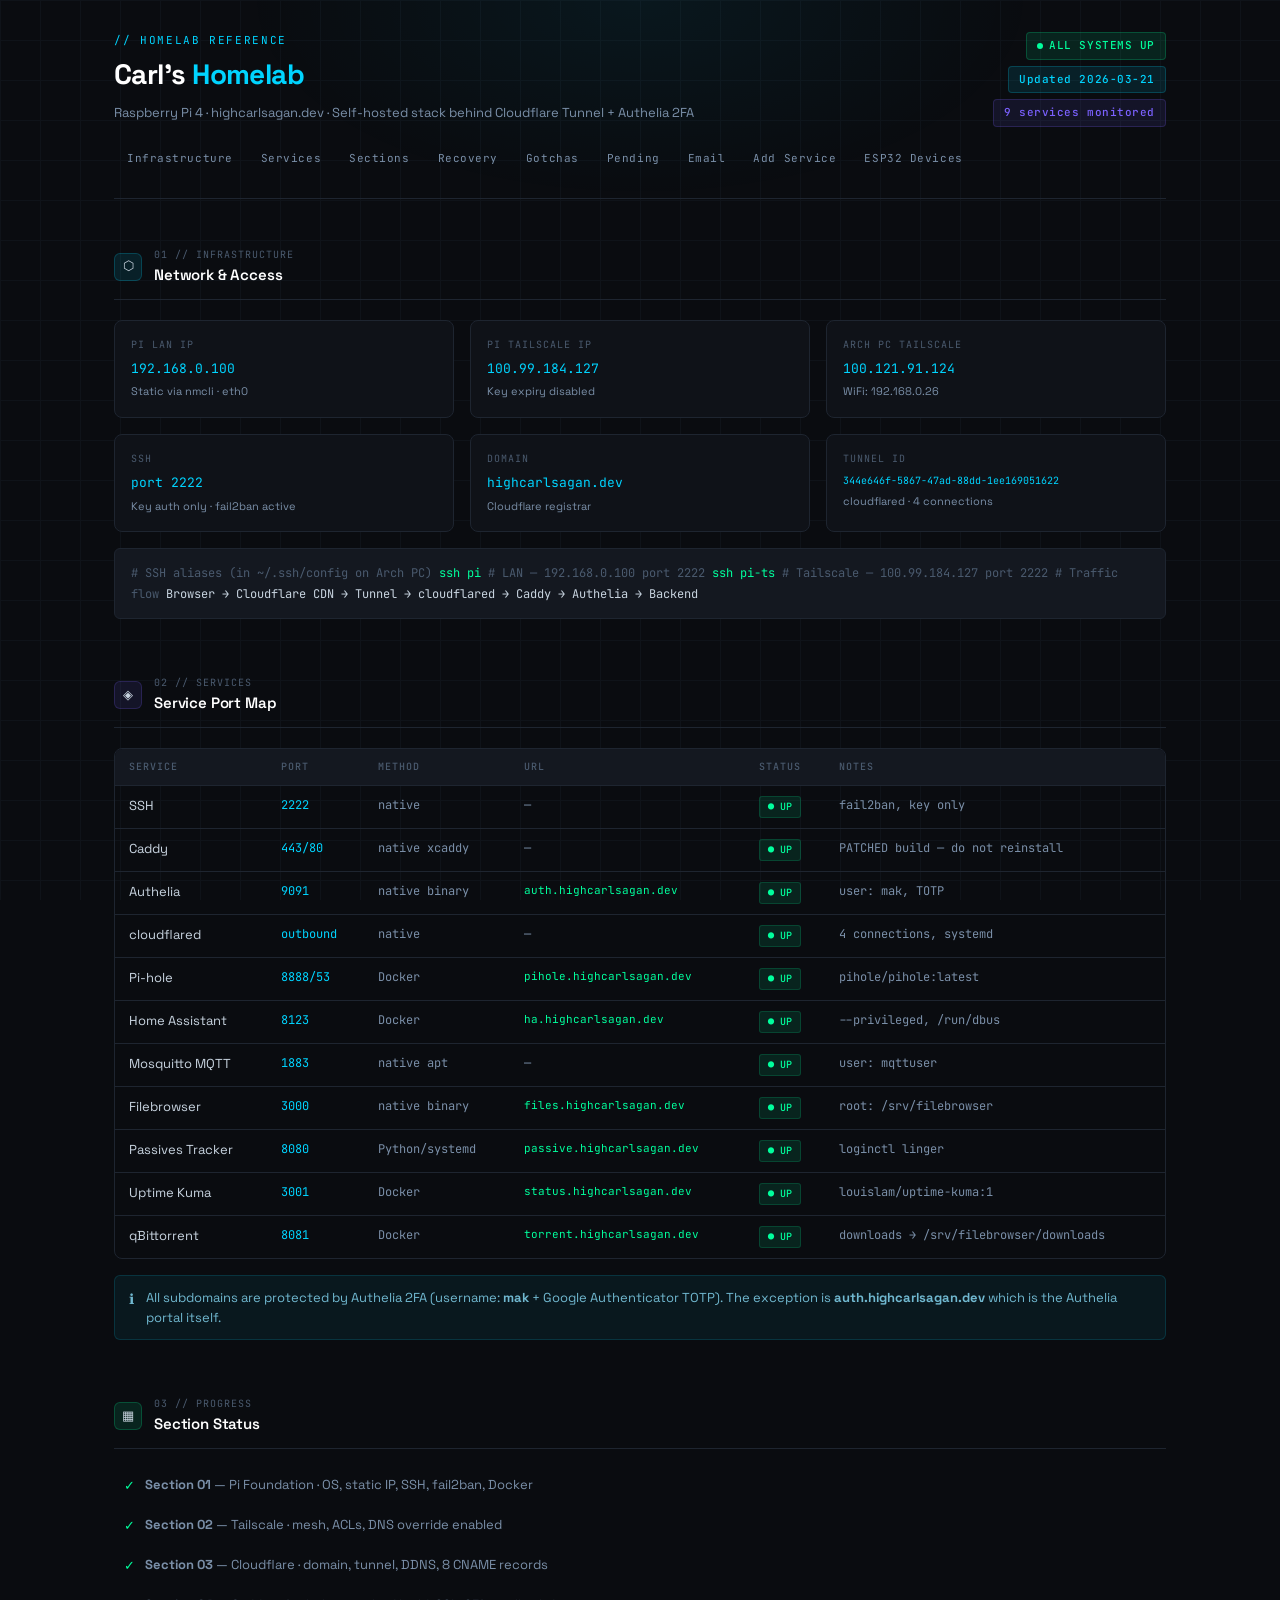
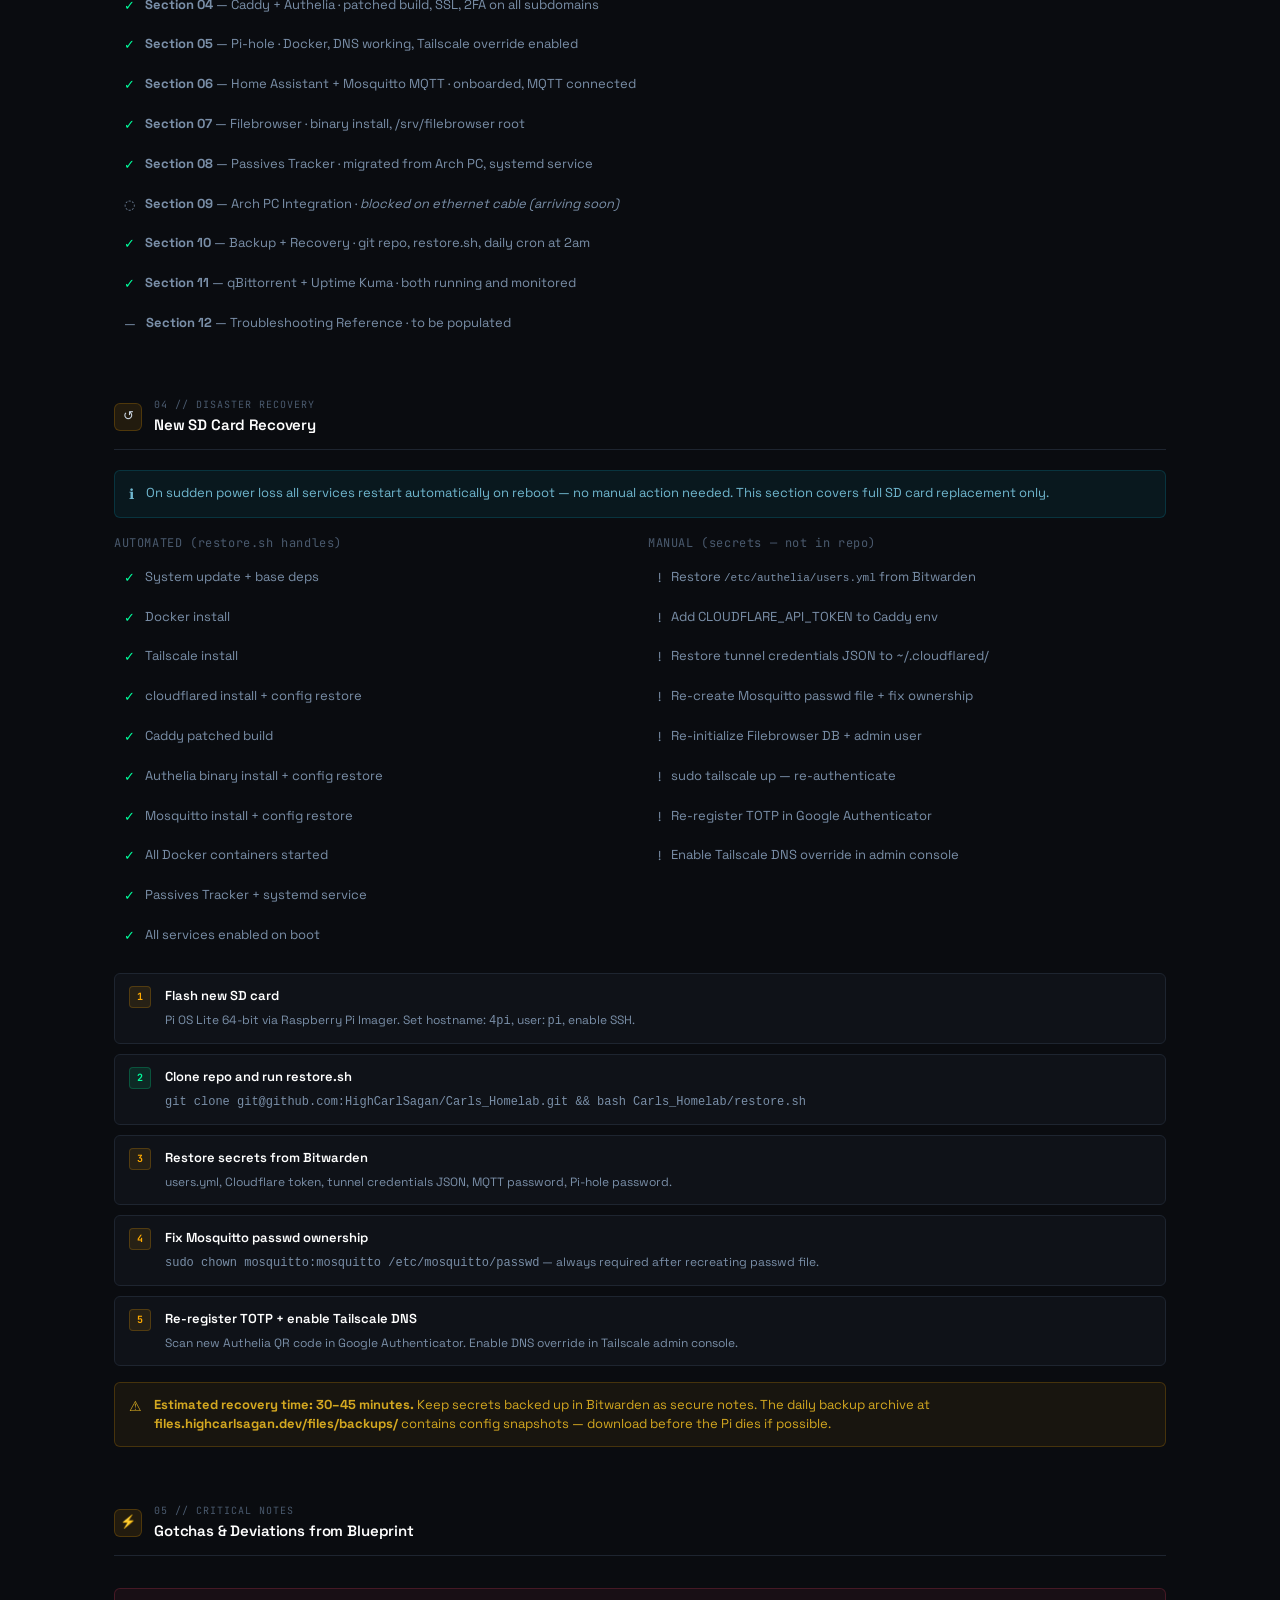
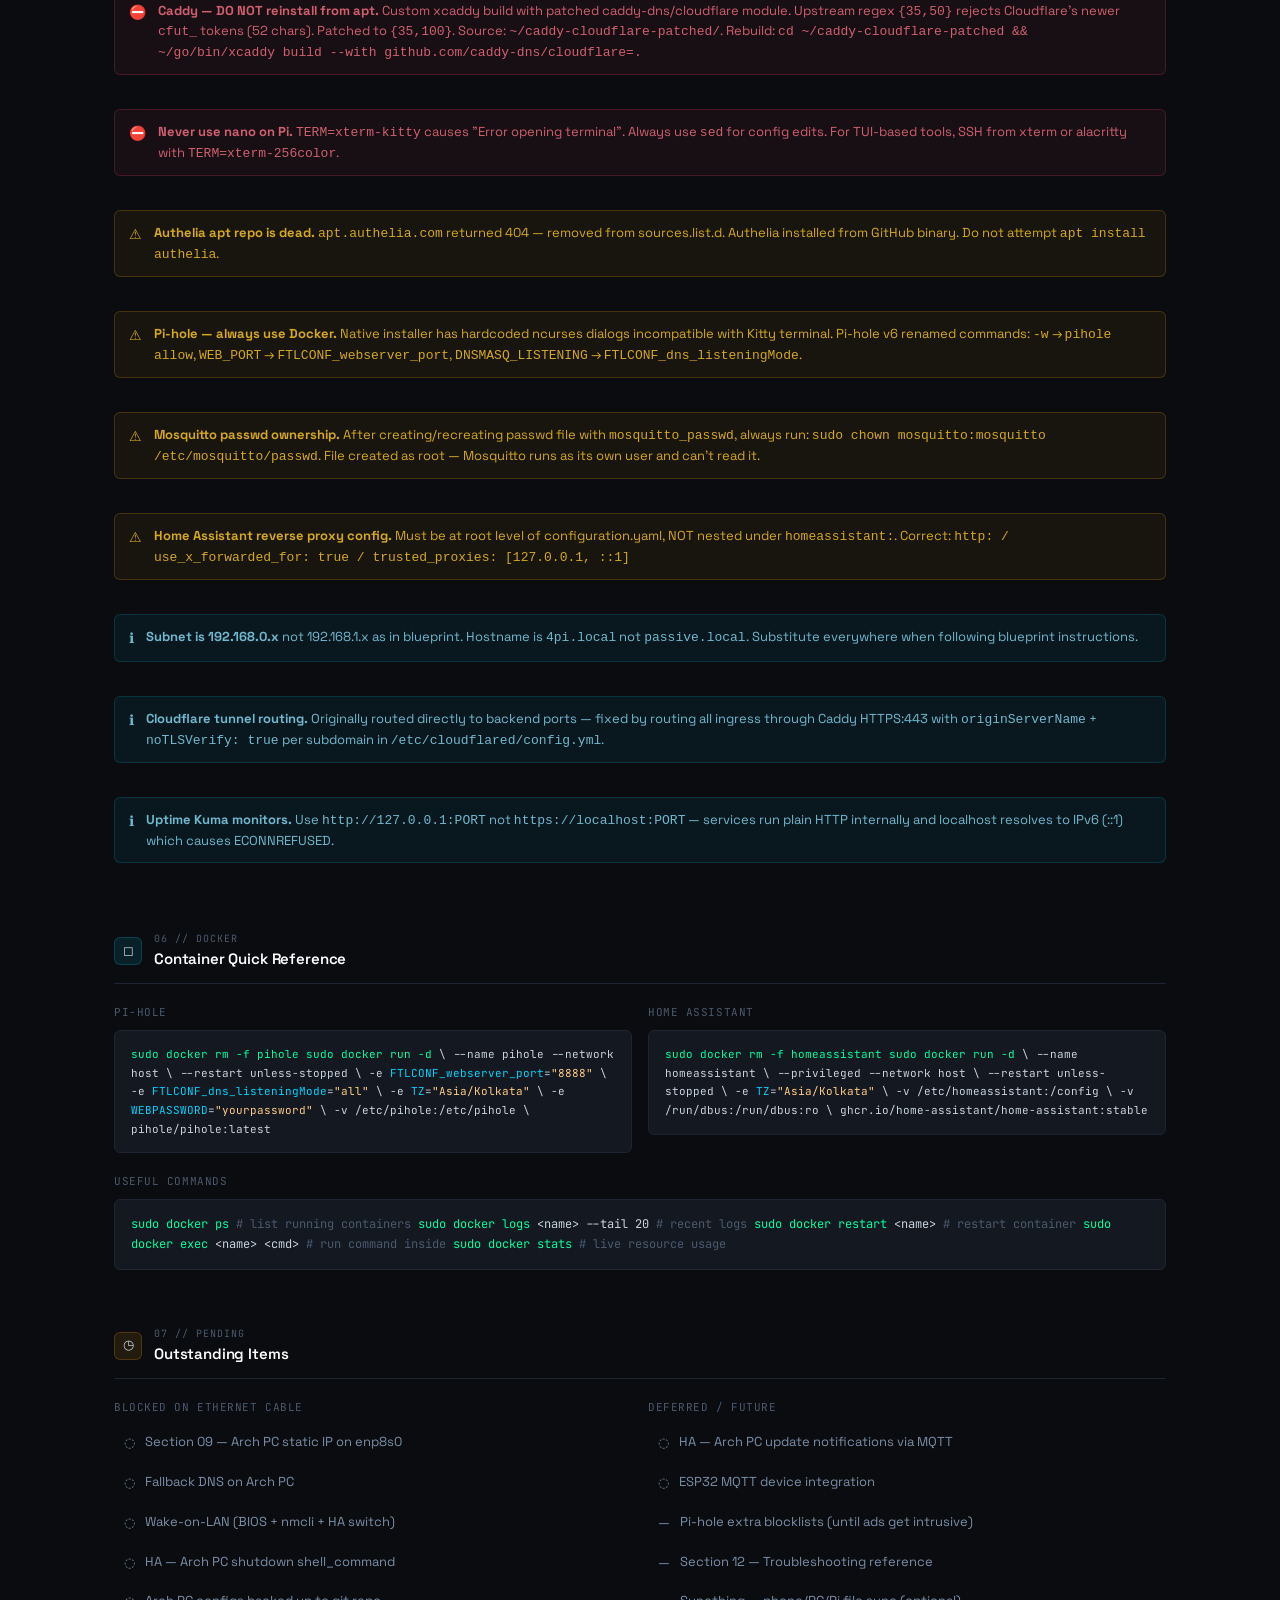
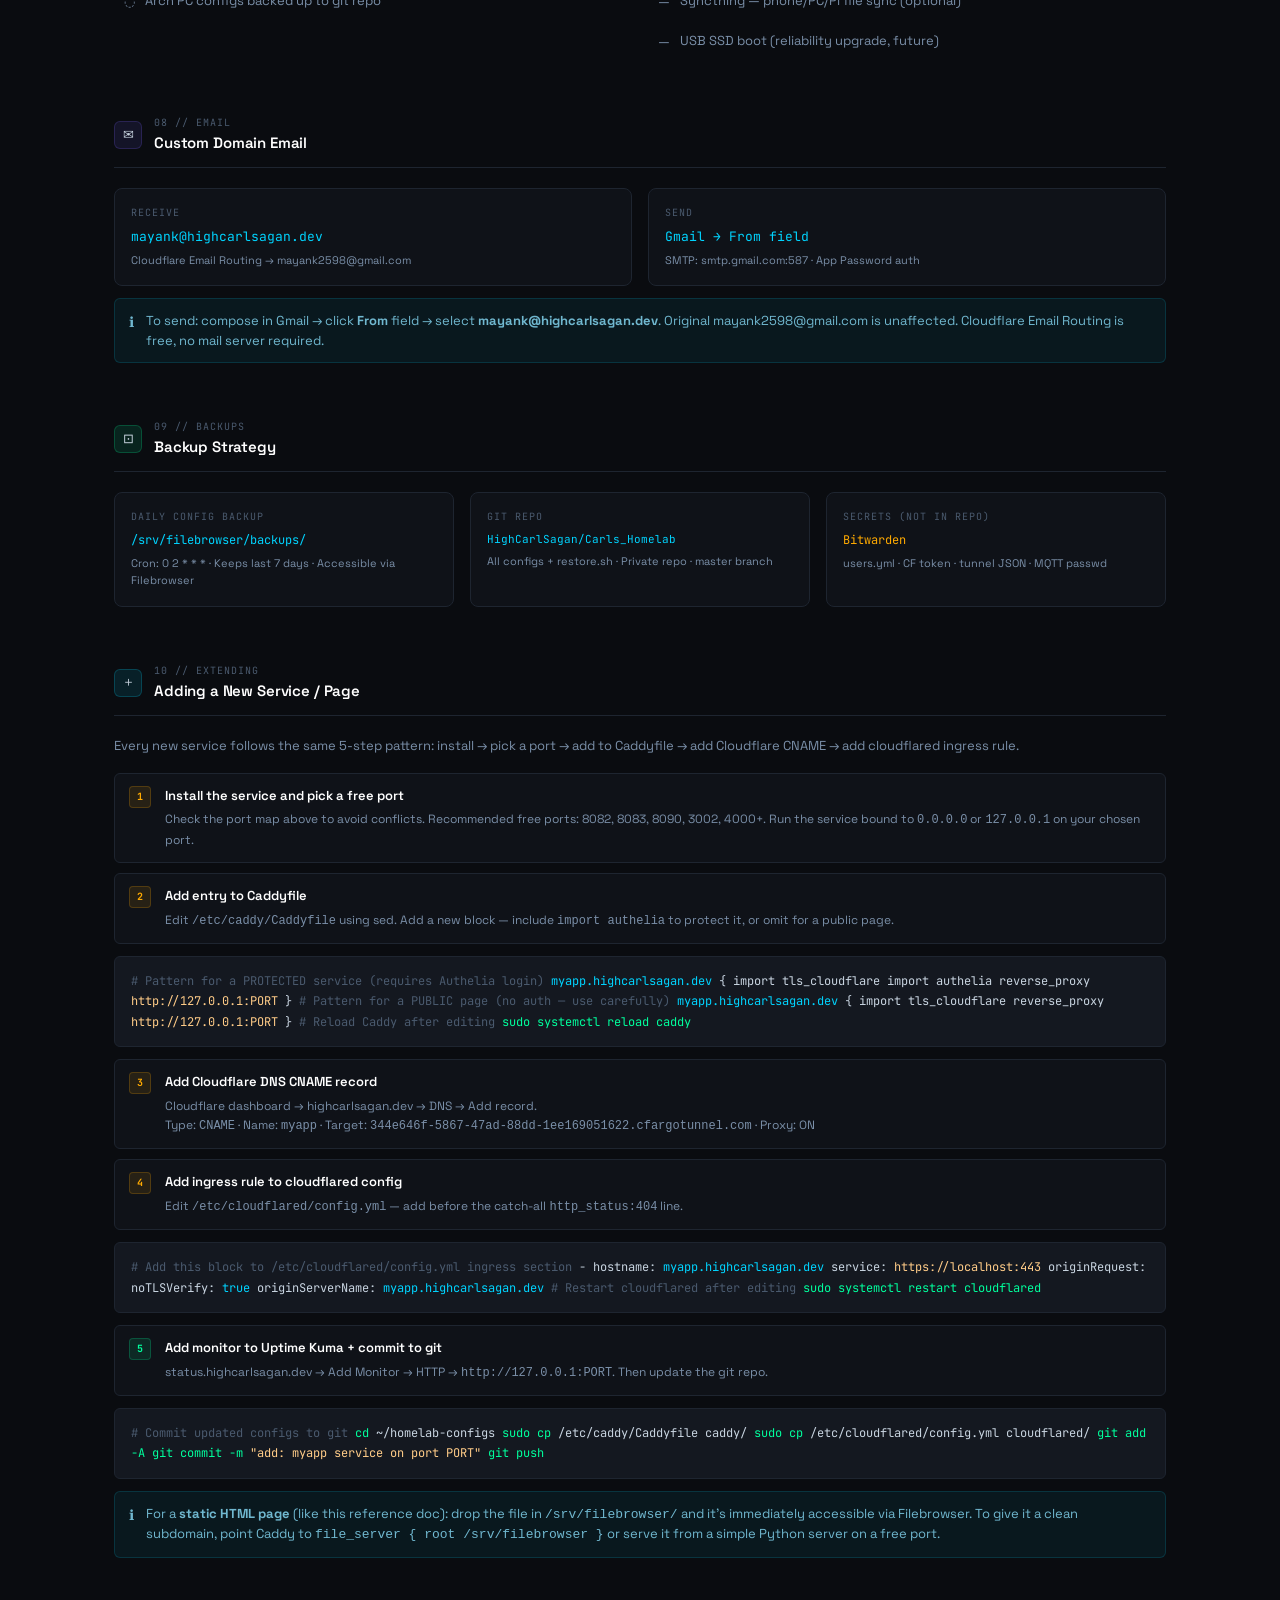
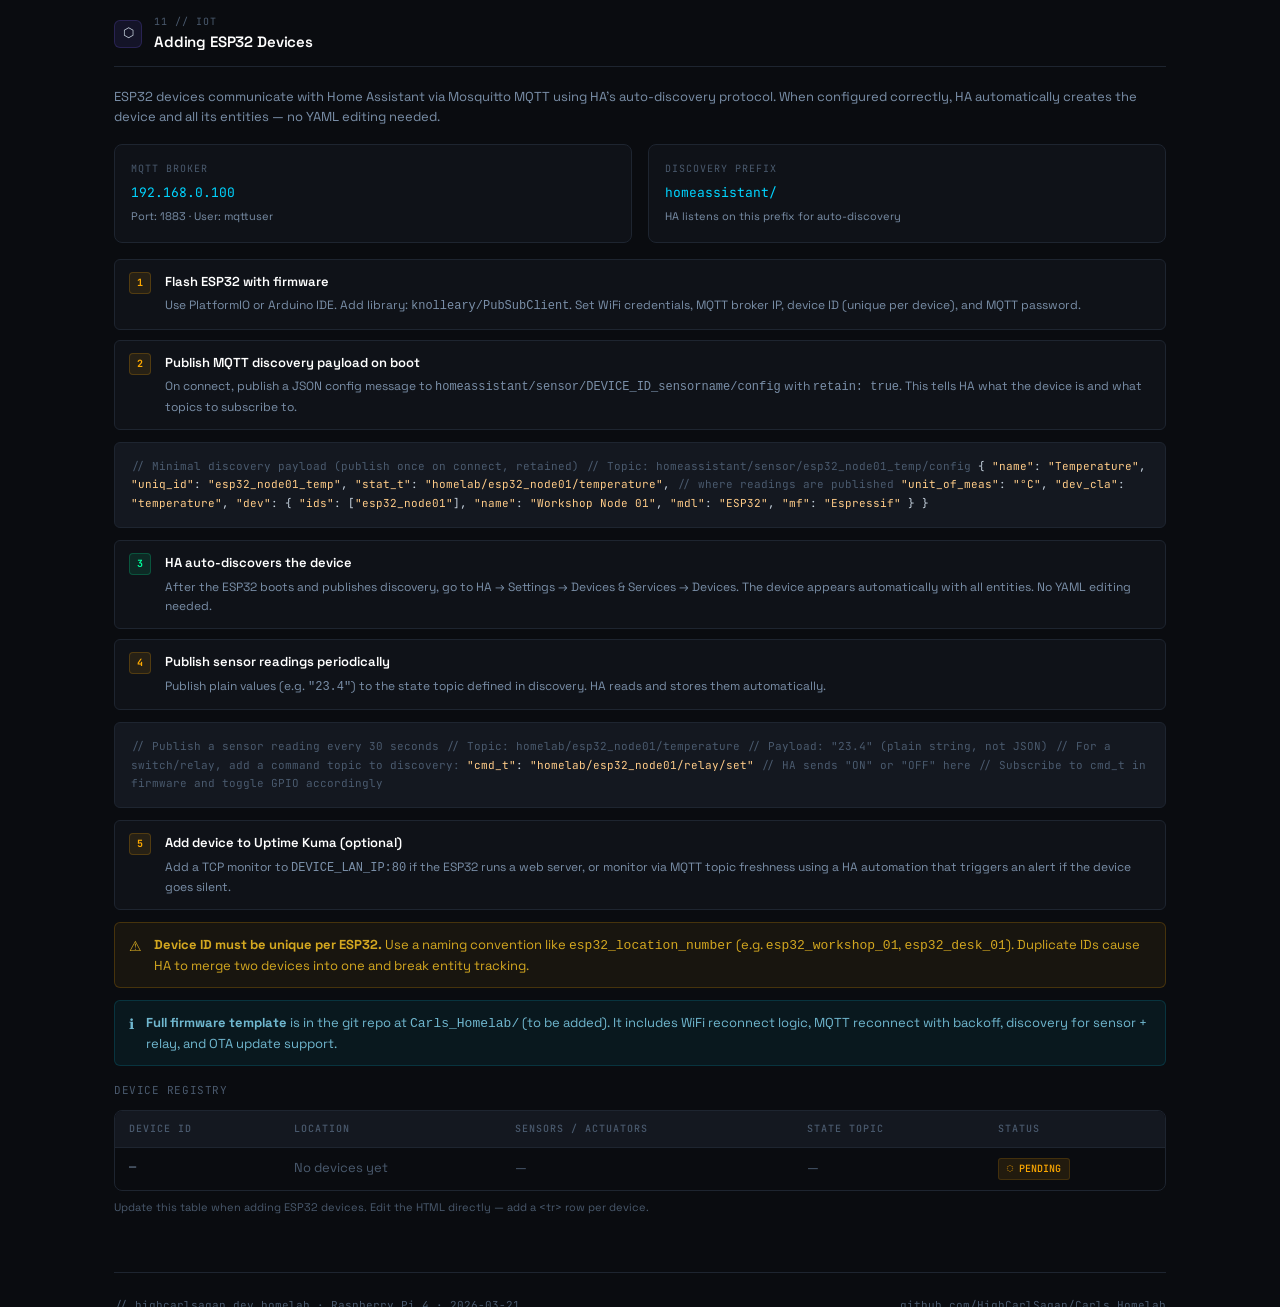
==== homelab_reference.html @ a57c483a "add: homelab reference HTML page" ====
<!DOCTYPE html>
<html lang="en">
<head>
<meta charset="UTF-8">
<meta name="viewport" content="width=device-width, initial-scale=1.0">
<title>HOMELAB — highcarlsagan.dev</title>
<link rel="preconnect" href="https://fonts.googleapis.com">
<link href="https://fonts.googleapis.com/css2?family=JetBrains+Mono:wght@300;400;500;700&family=Space+Grotesk:wght@300;400;500;600;700&display=swap" rel="stylesheet">
<style>
  :root {
    --bg: #0a0c10;
    --bg2: #0f1218;
    --bg3: #141820;
    --border: #1e2530;
    --border2: #252d3a;
    --accent: #00d4ff;
    --accent2: #7b61ff;
    --accent3: #00ff9d;
    --warn: #ffaa00;
    --danger: #ff4466;
    --text: #c8d4e0;
    --text2: #7a8fa8;
    --text3: #4a5a6e;
    --mono: 'JetBrains Mono', monospace;
    --sans: 'Space Grotesk', sans-serif;
  }

  * { margin: 0; padding: 0; box-sizing: border-box; }

  html { scroll-behavior: smooth; }

  body {
    background: var(--bg);
    color: var(--text);
    font-family: var(--sans);
    font-size: 14px;
    line-height: 1.6;
    min-height: 100vh;
  }

  /* ── BACKGROUND GRID ── */
  body::before {
    content: '';
    position: fixed;
    inset: 0;
    background-image:
      linear-gradient(var(--border) 1px, transparent 1px),
      linear-gradient(90deg, var(--border) 1px, transparent 1px);
    background-size: 40px 40px;
    opacity: 0.3;
    pointer-events: none;
    z-index: 0;
  }

  body::after {
    content: '';
    position: fixed;
    top: -200px;
    left: 50%;
    transform: translateX(-50%);
    width: 800px;
    height: 400px;
    background: radial-gradient(ellipse, rgba(0,212,255,0.06) 0%, transparent 70%);
    pointer-events: none;
    z-index: 0;
  }

  /* ── LAYOUT ── */
  .container {
    max-width: 1100px;
    margin: 0 auto;
    padding: 0 24px;
    position: relative;
    z-index: 1;
  }

  /* ── HEADER ── */
  header {
    border-bottom: 1px solid var(--border);
    padding: 32px 0 24px;
    margin-bottom: 48px;
    position: relative;
  }

  .header-top {
    display: flex;
    align-items: flex-start;
    justify-content: space-between;
    flex-wrap: wrap;
    gap: 16px;
  }

  .site-label {
    font-family: var(--mono);
    font-size: 11px;
    color: var(--accent);
    letter-spacing: 0.15em;
    text-transform: uppercase;
    margin-bottom: 8px;
  }

  h1 {
    font-size: 28px;
    font-weight: 700;
    color: #fff;
    letter-spacing: -0.02em;
    line-height: 1.2;
  }

  h1 span {
    color: var(--accent);
  }

  .header-meta {
    display: flex;
    flex-direction: column;
    align-items: flex-end;
    gap: 6px;
  }

  .pill {
    display: inline-flex;
    align-items: center;
    gap: 6px;
    padding: 4px 10px;
    border-radius: 4px;
    font-family: var(--mono);
    font-size: 11px;
    font-weight: 500;
    letter-spacing: 0.05em;
  }

  .pill-green { background: rgba(0,255,157,0.1); color: var(--accent3); border: 1px solid rgba(0,255,157,0.2); }
  .pill-blue { background: rgba(0,212,255,0.1); color: var(--accent); border: 1px solid rgba(0,212,255,0.2); }
  .pill-yellow { background: rgba(255,170,0,0.1); color: var(--warn); border: 1px solid rgba(255,170,0,0.2); }
  .pill-purple { background: rgba(123,97,255,0.1); color: var(--accent2); border: 1px solid rgba(123,97,255,0.2); }

  .dot { width: 6px; height: 6px; border-radius: 50%; background: currentColor; animation: pulse 2s infinite; }
  @keyframes pulse { 0%,100%{opacity:1} 50%{opacity:0.4} }

  .subtitle {
    margin-top: 12px;
    color: var(--text2);
    font-size: 13px;
    max-width: 600px;
  }

  /* ── NAV ── */
  nav {
    display: flex;
    gap: 2px;
    margin-top: 20px;
    flex-wrap: wrap;
  }

  nav a {
    font-family: var(--mono);
    font-size: 11px;
    color: var(--text2);
    text-decoration: none;
    padding: 5px 12px;
    border: 1px solid transparent;
    border-radius: 3px;
    transition: all 0.15s;
    letter-spacing: 0.05em;
  }

  nav a:hover {
    color: var(--accent);
    border-color: var(--border2);
    background: rgba(0,212,255,0.05);
  }

  /* ── SECTIONS ── */
  section {
    margin-bottom: 56px;
  }

  .section-header {
    display: flex;
    align-items: center;
    gap: 12px;
    margin-bottom: 20px;
    padding-bottom: 12px;
    border-bottom: 1px solid var(--border);
  }

  .section-icon {
    width: 28px;
    height: 28px;
    border-radius: 6px;
    display: flex;
    align-items: center;
    justify-content: center;
    font-size: 13px;
    flex-shrink: 0;
  }

  .icon-blue { background: rgba(0,212,255,0.1); border: 1px solid rgba(0,212,255,0.2); }
  .icon-purple { background: rgba(123,97,255,0.1); border: 1px solid rgba(123,97,255,0.2); }
  .icon-green { background: rgba(0,255,157,0.1); border: 1px solid rgba(0,255,157,0.2); }
  .icon-yellow { background: rgba(255,170,0,0.1); border: 1px solid rgba(255,170,0,0.2); }

  h2 {
    font-size: 15px;
    font-weight: 600;
    color: #fff;
    letter-spacing: -0.01em;
  }

  .section-num {
    font-family: var(--mono);
    font-size: 10px;
    color: var(--text3);
    letter-spacing: 0.1em;
  }

  /* ── TABLES ── */
  .table-wrap {
    overflow-x: auto;
    border: 1px solid var(--border);
    border-radius: 8px;
  }

  table {
    width: 100%;
    border-collapse: collapse;
    font-size: 13px;
  }

  thead tr {
    background: var(--bg3);
    border-bottom: 1px solid var(--border);
  }

  thead th {
    padding: 10px 14px;
    text-align: left;
    font-family: var(--mono);
    font-size: 10px;
    letter-spacing: 0.1em;
    color: var(--text3);
    text-transform: uppercase;
    font-weight: 500;
    white-space: nowrap;
  }

  tbody tr {
    border-bottom: 1px solid var(--border);
    transition: background 0.1s;
  }

  tbody tr:last-child { border-bottom: none; }
  tbody tr:hover { background: rgba(255,255,255,0.02); }

  tbody td {
    padding: 10px 14px;
    color: var(--text);
    vertical-align: top;
  }

  .mono { font-family: var(--mono); font-size: 12px; color: var(--accent); }
  .mono2 { font-family: var(--mono); font-size: 12px; color: var(--text2); }
  .mono3 { font-family: var(--mono); font-size: 11px; color: var(--accent3); }

  /* ── STATUS BADGE ── */
  .status {
    display: inline-flex;
    align-items: center;
    gap: 5px;
    font-family: var(--mono);
    font-size: 10px;
    font-weight: 500;
    padding: 2px 8px;
    border-radius: 3px;
    white-space: nowrap;
  }

  .status-up { background: rgba(0,255,157,0.1); color: var(--accent3); border: 1px solid rgba(0,255,157,0.15); }
  .status-pending { background: rgba(255,170,0,0.1); color: var(--warn); border: 1px solid rgba(255,170,0,0.15); }
  .status-skip { background: rgba(255,68,102,0.1); color: var(--danger); border: 1px solid rgba(255,68,102,0.15); }

  /* ── CODE BLOCKS ── */
  .code-block {
    background: var(--bg3);
    border: 1px solid var(--border);
    border-radius: 6px;
    padding: 14px 16px;
    font-family: var(--mono);
    font-size: 12px;
    color: var(--text);
    overflow-x: auto;
    margin: 8px 0;
    line-height: 1.7;
  }

  .code-block .cmd { color: var(--accent3); }
  .code-block .cmt { color: var(--text3); }
  .code-block .val { color: var(--accent); }
  .code-block .str { color: #ffcc88; }

  /* ── ALERT BOXES ── */
  .alert {
    display: flex;
    gap: 12px;
    padding: 12px 14px;
    border-radius: 6px;
    margin: 12px 0;
    font-size: 13px;
    line-height: 1.5;
  }

  .alert-icon { font-size: 14px; flex-shrink: 0; margin-top: 1px; }
  .alert-warn { background: rgba(255,170,0,0.06); border: 1px solid rgba(255,170,0,0.2); color: #d4a820; }
  .alert-info { background: rgba(0,212,255,0.06); border: 1px solid rgba(0,212,255,0.15); color: #70b8d0; }
  .alert-danger { background: rgba(255,68,102,0.06); border: 1px solid rgba(255,68,102,0.2); color: #d06070; }

  /* ── GRID ── */
  .grid2 { display: grid; grid-template-columns: 1fr 1fr; gap: 16px; }
  .grid3 { display: grid; grid-template-columns: 1fr 1fr 1fr; gap: 16px; }

  @media (max-width: 700px) {
    .grid2, .grid3 { grid-template-columns: 1fr; }
    .header-top { flex-direction: column; }
    .header-meta { align-items: flex-start; }
  }

  /* ── CARDS ── */
  .card {
    background: var(--bg2);
    border: 1px solid var(--border);
    border-radius: 8px;
    padding: 16px;
  }

  .card-label {
    font-family: var(--mono);
    font-size: 10px;
    color: var(--text3);
    letter-spacing: 0.1em;
    text-transform: uppercase;
    margin-bottom: 6px;
  }

  .card-value {
    font-family: var(--mono);
    font-size: 13px;
    color: var(--accent);
    word-break: break-all;
  }

  .card-sub {
    font-size: 11px;
    color: var(--text2);
    margin-top: 4px;
  }

  /* ── CHECKLIST ── */
  .checklist { list-style: none; display: flex; flex-direction: column; gap: 6px; }

  .checklist li {
    display: flex;
    align-items: flex-start;
    gap: 10px;
    font-size: 13px;
    color: var(--text2);
    padding: 6px 10px;
    border-radius: 4px;
  }

  .checklist li:hover { background: rgba(255,255,255,0.02); }

  .check-icon { flex-shrink: 0; margin-top: 1px; font-size: 13px; }
  .check-done { color: var(--text); }
  .check-done .check-icon { color: var(--accent3); }
  .check-pending { color: var(--warn); }
  .check-deferred { color: var(--text3); }

  /* ── STEP LIST ── */
  .steps { display: flex; flex-direction: column; gap: 10px; counter-reset: steps; }

  .step {
    display: flex;
    gap: 14px;
    align-items: flex-start;
    padding: 12px 14px;
    background: var(--bg2);
    border: 1px solid var(--border);
    border-radius: 6px;
    counter-increment: steps;
  }

  .step-num {
    flex-shrink: 0;
    width: 22px;
    height: 22px;
    border-radius: 4px;
    background: var(--bg3);
    border: 1px solid var(--border2);
    display: flex;
    align-items: center;
    justify-content: center;
    font-family: var(--mono);
    font-size: 10px;
    color: var(--text3);
    font-weight: 700;
  }

  .step-content { flex: 1; }
  .step-title { font-weight: 600; color: #fff; font-size: 13px; margin-bottom: 4px; }
  .step-desc { color: var(--text2); font-size: 12px; }

  .step-auto .step-num { background: rgba(0,255,157,0.1); border-color: rgba(0,255,157,0.2); color: var(--accent3); }
  .step-manual .step-num { background: rgba(255,170,0,0.1); border-color: rgba(255,170,0,0.2); color: var(--warn); }

  /* ── FOOTER ── */
  footer {
    border-top: 1px solid var(--border);
    padding: 24px 0;
    margin-top: 48px;
    display: flex;
    justify-content: space-between;
    align-items: center;
    flex-wrap: wrap;
    gap: 12px;
  }

  footer p { font-family: var(--mono); font-size: 11px; color: var(--text3); }

  /* ── ANIMATIONS ── */
  .fade-in {
    opacity: 0;
    transform: translateY(10px);
    animation: fadeIn 0.4s ease forwards;
  }

  @keyframes fadeIn {
    to { opacity: 1; transform: translateY(0); }
  }

  section:nth-child(1) { animation-delay: 0.05s; }
  section:nth-child(2) { animation-delay: 0.1s; }
  section:nth-child(3) { animation-delay: 0.15s; }
  section:nth-child(4) { animation-delay: 0.2s; }
  section:nth-child(5) { animation-delay: 0.25s; }

  /* ── SEARCH ── */
  .search-wrap {
    position: relative;
    max-width: 300px;
    margin-bottom: 16px;
  }

  .search-wrap input {
    width: 100%;
    background: var(--bg3);
    border: 1px solid var(--border2);
    border-radius: 5px;
    padding: 7px 12px 7px 32px;
    font-family: var(--mono);
    font-size: 12px;
    color: var(--text);
    outline: none;
    transition: border-color 0.15s;
  }

  .search-wrap input:focus { border-color: var(--accent); }
  .search-wrap input::placeholder { color: var(--text3); }

  .search-icon {
    position: absolute;
    left: 10px;
    top: 50%;
    transform: translateY(-50%);
    color: var(--text3);
    font-size: 12px;
  }

  /* ── COPY BUTTON ── */
  .copy-btn {
    background: none;
    border: 1px solid var(--border2);
    color: var(--text3);
    padding: 2px 8px;
    border-radius: 3px;
    font-family: var(--mono);
    font-size: 10px;
    cursor: pointer;
    transition: all 0.15s;
    float: right;
    margin-left: 8px;
  }

  .copy-btn:hover { border-color: var(--accent); color: var(--accent); }
  .copy-btn.copied { border-color: var(--accent3); color: var(--accent3); }

  .tag {
    display: inline-block;
    padding: 1px 7px;
    border-radius: 3px;
    font-family: var(--mono);
    font-size: 10px;
    background: rgba(123,97,255,0.1);
    color: var(--accent2);
    border: 1px solid rgba(123,97,255,0.2);
    margin-left: 6px;
  }
</style>
</head>
<body>

<div class="container">

  <!-- HEADER -->
  <header class="fade-in">
    <div class="header-top">
      <div>
        <div class="site-label">// homelab reference</div>
        <h1>Carl's <span>Homelab</span></h1>
        <p class="subtitle">Raspberry Pi 4 · highcarlsagan.dev · Self-hosted stack behind Cloudflare Tunnel + Authelia 2FA</p>
        <nav>
          <a href="#infra">Infrastructure</a>
          <a href="#services">Services</a>
          <a href="#sections">Sections</a>
          <a href="#recovery">Recovery</a>
          <a href="#gotchas">Gotchas</a>
          <a href="#pending">Pending</a>
          <a href="#email">Email</a>
          <a href="#newservice">Add Service</a>
          <a href="#esp32">ESP32 Devices</a>
        </nav>
      </div>
      <div class="header-meta">
        <span class="pill pill-green"><span class="dot"></span>ALL SYSTEMS UP</span>
        <span class="pill pill-blue">Updated 2026-03-21</span>
        <span class="pill pill-purple">9 services monitored</span>
      </div>
    </div>
  </header>

  <!-- INFRASTRUCTURE -->
  <section id="infra" class="fade-in">
    <div class="section-header">
      <div class="section-icon icon-blue">⬡</div>
      <div>
        <div class="section-num">01 // INFRASTRUCTURE</div>
        <h2>Network & Access</h2>
      </div>
    </div>

    <div class="grid3" style="margin-bottom:16px">
      <div class="card">
        <div class="card-label">Pi LAN IP</div>
        <div class="card-value">192.168.0.100</div>
        <div class="card-sub">Static via nmcli · eth0</div>
      </div>
      <div class="card">
        <div class="card-label">Pi Tailscale IP</div>
        <div class="card-value">100.99.184.127</div>
        <div class="card-sub">Key expiry disabled</div>
      </div>
      <div class="card">
        <div class="card-label">Arch PC Tailscale</div>
        <div class="card-value">100.121.91.124</div>
        <div class="card-sub">WiFi: 192.168.0.26</div>
      </div>
      <div class="card">
        <div class="card-label">SSH</div>
        <div class="card-value">port 2222</div>
        <div class="card-sub">Key auth only · fail2ban active</div>
      </div>
      <div class="card">
        <div class="card-label">Domain</div>
        <div class="card-value">highcarlsagan.dev</div>
        <div class="card-sub">Cloudflare registrar</div>
      </div>
      <div class="card">
        <div class="card-label">Tunnel ID</div>
        <div class="card-value" style="font-size:10px">344e646f-5867-47ad-88dd-1ee169051622</div>
        <div class="card-sub">cloudflared · 4 connections</div>
      </div>
    </div>

    <div class="code-block">
<span class="cmt"># SSH aliases (in ~/.ssh/config on Arch PC)</span>
<span class="cmd">ssh pi</span>       <span class="cmt"># LAN — 192.168.0.100 port 2222</span>
<span class="cmd">ssh pi-ts</span>    <span class="cmt"># Tailscale — 100.99.184.127 port 2222</span>

<span class="cmt"># Traffic flow</span>
Browser → Cloudflare CDN → Tunnel → cloudflared → Caddy → Authelia → Backend
    </div>
  </section>

  <!-- SERVICES -->
  <section id="services" class="fade-in">
    <div class="section-header">
      <div class="section-icon icon-purple">◈</div>
      <div>
        <div class="section-num">02 // SERVICES</div>
        <h2>Service Port Map</h2>
      </div>
    </div>

    <div class="table-wrap">
      <table>
        <thead>
          <tr>
            <th>Service</th>
            <th>Port</th>
            <th>Method</th>
            <th>URL</th>
            <th>Status</th>
            <th>Notes</th>
          </tr>
        </thead>
        <tbody>
          <tr><td>SSH</td><td class="mono">2222</td><td class="mono2">native</td><td class="mono2">—</td><td><span class="status status-up">● UP</span></td><td class="mono2">fail2ban, key only</td></tr>
          <tr><td>Caddy</td><td class="mono">443/80</td><td class="mono2">native xcaddy</td><td class="mono2">—</td><td><span class="status status-up">● UP</span></td><td class="mono2">PATCHED build — do not reinstall</td></tr>
          <tr><td>Authelia</td><td class="mono">9091</td><td class="mono2">native binary</td><td class="mono3">auth.highcarlsagan.dev</td><td><span class="status status-up">● UP</span></td><td class="mono2">user: mak, TOTP</td></tr>
          <tr><td>cloudflared</td><td class="mono">outbound</td><td class="mono2">native</td><td class="mono2">—</td><td><span class="status status-up">● UP</span></td><td class="mono2">4 connections, systemd</td></tr>
          <tr><td>Pi-hole</td><td class="mono">8888/53</td><td class="mono2">Docker</td><td class="mono3">pihole.highcarlsagan.dev</td><td><span class="status status-up">● UP</span></td><td class="mono2">pihole/pihole:latest</td></tr>
          <tr><td>Home Assistant</td><td class="mono">8123</td><td class="mono2">Docker</td><td class="mono3">ha.highcarlsagan.dev</td><td><span class="status status-up">● UP</span></td><td class="mono2">--privileged, /run/dbus</td></tr>
          <tr><td>Mosquitto MQTT</td><td class="mono">1883</td><td class="mono2">native apt</td><td class="mono2">—</td><td><span class="status status-up">● UP</span></td><td class="mono2">user: mqttuser</td></tr>
          <tr><td>Filebrowser</td><td class="mono">3000</td><td class="mono2">native binary</td><td class="mono3">files.highcarlsagan.dev</td><td><span class="status status-up">● UP</span></td><td class="mono2">root: /srv/filebrowser</td></tr>
          <tr><td>Passives Tracker</td><td class="mono">8080</td><td class="mono2">Python/systemd</td><td class="mono3">passive.highcarlsagan.dev</td><td><span class="status status-up">● UP</span></td><td class="mono2">loginctl linger</td></tr>
          <tr><td>Uptime Kuma</td><td class="mono">3001</td><td class="mono2">Docker</td><td class="mono3">status.highcarlsagan.dev</td><td><span class="status status-up">● UP</span></td><td class="mono2">louislam/uptime-kuma:1</td></tr>
          <tr><td>qBittorrent</td><td class="mono">8081</td><td class="mono2">Docker</td><td class="mono3">torrent.highcarlsagan.dev</td><td><span class="status status-up">● UP</span></td><td class="mono2">downloads → /srv/filebrowser/downloads</td></tr>
        </tbody>
      </table>
    </div>

    <div style="margin-top:16px">
      <div class="alert alert-info">
        <span class="alert-icon">ℹ</span>
        <span>All subdomains are protected by Authelia 2FA (username: <strong>mak</strong> + Google Authenticator TOTP). The exception is <strong>auth.highcarlsagan.dev</strong> which is the Authelia portal itself.</span>
      </div>
    </div>
  </section>

  <!-- SECTION STATUS -->
  <section id="sections" class="fade-in">
    <div class="section-header">
      <div class="section-icon icon-green">▦</div>
      <div>
        <div class="section-num">03 // PROGRESS</div>
        <h2>Section Status</h2>
      </div>
    </div>

    <ul class="checklist">
      <li class="check-done"><span class="check-icon">✓</span><span><strong>Section 01</strong> — Pi Foundation · OS, static IP, SSH, fail2ban, Docker</span></li>
      <li class="check-done"><span class="check-icon">✓</span><span><strong>Section 02</strong> — Tailscale · mesh, ACLs, DNS override enabled</span></li>
      <li class="check-done"><span class="check-icon">✓</span><span><strong>Section 03</strong> — Cloudflare · domain, tunnel, DDNS, 8 CNAME records</span></li>
      <li class="check-done"><span class="check-icon">✓</span><span><strong>Section 04</strong> — Caddy + Authelia · patched build, SSL, 2FA on all subdomains</span></li>
      <li class="check-done"><span class="check-icon">✓</span><span><strong>Section 05</strong> — Pi-hole · Docker, DNS working, Tailscale override enabled</span></li>
      <li class="check-done"><span class="check-icon">✓</span><span><strong>Section 06</strong> — Home Assistant + Mosquitto MQTT · onboarded, MQTT connected</span></li>
      <li class="check-done"><span class="check-icon">✓</span><span><strong>Section 07</strong> — Filebrowser · binary install, /srv/filebrowser root</span></li>
      <li class="check-done"><span class="check-icon">✓</span><span><strong>Section 08</strong> — Passives Tracker · migrated from Arch PC, systemd service</span></li>
      <li class="check-pending"><span class="check-icon">◌</span><span><strong>Section 09</strong> — Arch PC Integration · <em>blocked on ethernet cable (arriving soon)</em></span></li>
      <li class="check-done"><span class="check-icon">✓</span><span><strong>Section 10</strong> — Backup + Recovery · git repo, restore.sh, daily cron at 2am</span></li>
      <li class="check-done"><span class="check-icon">✓</span><span><strong>Section 11</strong> — qBittorrent + Uptime Kuma · both running and monitored</span></li>
      <li class="check-deferred"><span class="check-icon">—</span><span><strong>Section 12</strong> — Troubleshooting Reference · to be populated</span></li>
    </ul>
  </section>

  <!-- RECOVERY -->
  <section id="recovery" class="fade-in">
    <div class="section-header">
      <div class="section-icon icon-yellow">↺</div>
      <div>
        <div class="section-num">04 // DISASTER RECOVERY</div>
        <h2>New SD Card Recovery</h2>
      </div>
    </div>

    <div class="alert alert-info" style="margin-bottom:16px">
      <span class="alert-icon">ℹ</span>
      <span>On sudden power loss all services restart automatically on reboot — no manual action needed. This section covers full SD card replacement only.</span>
    </div>

    <div class="grid2" style="margin-bottom:20px">
      <div>
        <p style="font-size:12px;color:var(--text3);margin-bottom:8px;font-family:var(--mono);letter-spacing:0.05em">AUTOMATED (restore.sh handles)</p>
        <ul class="checklist">
          <li class="check-done"><span class="check-icon">✓</span><span>System update + base deps</span></li>
          <li class="check-done"><span class="check-icon">✓</span><span>Docker install</span></li>
          <li class="check-done"><span class="check-icon">✓</span><span>Tailscale install</span></li>
          <li class="check-done"><span class="check-icon">✓</span><span>cloudflared install + config restore</span></li>
          <li class="check-done"><span class="check-icon">✓</span><span>Caddy patched build</span></li>
          <li class="check-done"><span class="check-icon">✓</span><span>Authelia binary install + config restore</span></li>
          <li class="check-done"><span class="check-icon">✓</span><span>Mosquitto install + config restore</span></li>
          <li class="check-done"><span class="check-icon">✓</span><span>All Docker containers started</span></li>
          <li class="check-done"><span class="check-icon">✓</span><span>Passives Tracker + systemd service</span></li>
          <li class="check-done"><span class="check-icon">✓</span><span>All services enabled on boot</span></li>
        </ul>
      </div>
      <div>
        <p style="font-size:12px;color:var(--text3);margin-bottom:8px;font-family:var(--mono);letter-spacing:0.05em">MANUAL (secrets — not in repo)</p>
        <ul class="checklist">
          <li class="check-pending"><span class="check-icon">!</span><span>Restore <code style="font-size:11px">/etc/authelia/users.yml</code> from Bitwarden</span></li>
          <li class="check-pending"><span class="check-icon">!</span><span>Add CLOUDFLARE_API_TOKEN to Caddy env</span></li>
          <li class="check-pending"><span class="check-icon">!</span><span>Restore tunnel credentials JSON to ~/.cloudflared/</span></li>
          <li class="check-pending"><span class="check-icon">!</span><span>Re-create Mosquitto passwd file + fix ownership</span></li>
          <li class="check-pending"><span class="check-icon">!</span><span>Re-initialize Filebrowser DB + admin user</span></li>
          <li class="check-pending"><span class="check-icon">!</span><span>sudo tailscale up — re-authenticate</span></li>
          <li class="check-pending"><span class="check-icon">!</span><span>Re-register TOTP in Google Authenticator</span></li>
          <li class="check-pending"><span class="check-icon">!</span><span>Enable Tailscale DNS override in admin console</span></li>
        </ul>
      </div>
    </div>

    <div class="steps">
      <div class="step step-manual">
        <div class="step-num">1</div>
        <div class="step-content">
          <div class="step-title">Flash new SD card</div>
          <div class="step-desc">Pi OS Lite 64-bit via Raspberry Pi Imager. Set hostname: <code>4pi</code>, user: <code>pi</code>, enable SSH.</div>
        </div>
      </div>
      <div class="step step-auto">
        <div class="step-num">2</div>
        <div class="step-content">
          <div class="step-title">Clone repo and run restore.sh</div>
          <div class="step-desc"><code>git clone git@github.com:HighCarlSagan/Carls_Homelab.git && bash Carls_Homelab/restore.sh</code></div>
        </div>
      </div>
      <div class="step step-manual">
        <div class="step-num">3</div>
        <div class="step-content">
          <div class="step-title">Restore secrets from Bitwarden</div>
          <div class="step-desc">users.yml, Cloudflare token, tunnel credentials JSON, MQTT password, Pi-hole password.</div>
        </div>
      </div>
      <div class="step step-manual">
        <div class="step-num">4</div>
        <div class="step-content">
          <div class="step-title">Fix Mosquitto passwd ownership</div>
          <div class="step-desc"><code>sudo chown mosquitto:mosquitto /etc/mosquitto/passwd</code> — always required after recreating passwd file.</div>
        </div>
      </div>
      <div class="step step-manual">
        <div class="step-num">5</div>
        <div class="step-content">
          <div class="step-title">Re-register TOTP + enable Tailscale DNS</div>
          <div class="step-desc">Scan new Authelia QR code in Google Authenticator. Enable DNS override in Tailscale admin console.</div>
        </div>
      </div>
    </div>

    <div style="margin-top:16px">
      <div class="alert alert-warn">
        <span class="alert-icon">⚠</span>
        <span><strong>Estimated recovery time: 30–45 minutes.</strong> Keep secrets backed up in Bitwarden as secure notes. The daily backup archive at <strong>files.highcarlsagan.dev/files/backups/</strong> contains config snapshots — download before the Pi dies if possible.</span>
      </div>
    </div>
  </section>

  <!-- GOTCHAS -->
  <section id="gotchas" class="fade-in">
    <div class="section-header">
      <div class="section-icon icon-yellow">⚡</div>
      <div>
        <div class="section-num">05 // CRITICAL NOTES</div>
        <h2>Gotchas & Deviations from Blueprint</h2>
      </div>
    </div>

    <div style="display:flex;flex-direction:column;gap:10px">

      <div class="alert alert-danger">
        <span class="alert-icon">⛔</span>
        <div><strong>Caddy — DO NOT reinstall from apt.</strong> Custom xcaddy build with patched caddy-dns/cloudflare module. Upstream regex <code>{35,50}</code> rejects Cloudflare's newer <code>cfut_</code> tokens (52 chars). Patched to <code>{35,100}</code>. Source: <code>~/caddy-cloudflare-patched/</code>. Rebuild: <code>cd ~/caddy-cloudflare-patched && ~/go/bin/xcaddy build --with github.com/caddy-dns/cloudflare=.</code></div>
      </div>

      <div class="alert alert-danger">
        <span class="alert-icon">⛔</span>
        <div><strong>Never use nano on Pi.</strong> <code>TERM=xterm-kitty</code> causes "Error opening terminal". Always use <code>sed</code> for config edits. For TUI-based tools, SSH from xterm or alacritty with <code>TERM=xterm-256color</code>.</div>
      </div>

      <div class="alert alert-warn">
        <span class="alert-icon">⚠</span>
        <div><strong>Authelia apt repo is dead.</strong> <code>apt.authelia.com</code> returned 404 — removed from sources.list.d. Authelia installed from GitHub binary. Do not attempt <code>apt install authelia</code>.</div>
      </div>

      <div class="alert alert-warn">
        <span class="alert-icon">⚠</span>
        <div><strong>Pi-hole — always use Docker.</strong> Native installer has hardcoded ncurses dialogs incompatible with Kitty terminal. Pi-hole v6 renamed commands: <code>-w</code> → <code>pihole allow</code>, <code>WEB_PORT</code> → <code>FTLCONF_webserver_port</code>, <code>DNSMASQ_LISTENING</code> → <code>FTLCONF_dns_listeningMode</code>.</div>
      </div>

      <div class="alert alert-warn">
        <span class="alert-icon">⚠</span>
        <div><strong>Mosquitto passwd ownership.</strong> After creating/recreating passwd file with <code>mosquitto_passwd</code>, always run: <code>sudo chown mosquitto:mosquitto /etc/mosquitto/passwd</code>. File created as root — Mosquitto runs as its own user and can't read it.</div>
      </div>

      <div class="alert alert-warn">
        <span class="alert-icon">⚠</span>
        <div><strong>Home Assistant reverse proxy config.</strong> Must be at root level of configuration.yaml, NOT nested under <code>homeassistant:</code>. Correct: <code>http: / use_x_forwarded_for: true / trusted_proxies: [127.0.0.1, ::1]</code></div>
      </div>

      <div class="alert alert-info">
        <span class="alert-icon">ℹ</span>
        <div><strong>Subnet is 192.168.0.x</strong> not 192.168.1.x as in blueprint. Hostname is <code>4pi.local</code> not <code>passive.local</code>. Substitute everywhere when following blueprint instructions.</div>
      </div>

      <div class="alert alert-info">
        <span class="alert-icon">ℹ</span>
        <div><strong>Cloudflare tunnel routing.</strong> Originally routed directly to backend ports — fixed by routing all ingress through Caddy HTTPS:443 with <code>originServerName</code> + <code>noTLSVerify: true</code> per subdomain in <code>/etc/cloudflared/config.yml</code>.</div>
      </div>

      <div class="alert alert-info">
        <span class="alert-icon">ℹ</span>
        <div><strong>Uptime Kuma monitors.</strong> Use <code>http://127.0.0.1:PORT</code> not <code>https://localhost:PORT</code> — services run plain HTTP internally and localhost resolves to IPv6 (::1) which causes ECONNREFUSED.</div>
      </div>

    </div>
  </section>

  <!-- DOCKER QUICK REFERENCE -->
  <section class="fade-in">
    <div class="section-header">
      <div class="section-icon icon-blue">◻</div>
      <div>
        <div class="section-num">06 // DOCKER</div>
        <h2>Container Quick Reference</h2>
      </div>
    </div>

    <div class="grid2">
      <div>
        <p style="font-size:11px;color:var(--text3);font-family:var(--mono);letter-spacing:0.05em;margin-bottom:8px">PI-HOLE</p>
        <div class="code-block" style="font-size:11px">
<span class="cmd">sudo docker rm -f pihole</span>
<span class="cmd">sudo docker run -d</span> \
  --name pihole --network host \
  --restart unless-stopped \
  -e <span class="val">FTLCONF_webserver_port</span>=<span class="str">"8888"</span> \
  -e <span class="val">FTLCONF_dns_listeningMode</span>=<span class="str">"all"</span> \
  -e <span class="val">TZ</span>=<span class="str">"Asia/Kolkata"</span> \
  -e <span class="val">WEBPASSWORD</span>=<span class="str">"yourpassword"</span> \
  -v /etc/pihole:/etc/pihole \
  pihole/pihole:latest</div>
      </div>
      <div>
        <p style="font-size:11px;color:var(--text3);font-family:var(--mono);letter-spacing:0.05em;margin-bottom:8px">HOME ASSISTANT</p>
        <div class="code-block" style="font-size:11px">
<span class="cmd">sudo docker rm -f homeassistant</span>
<span class="cmd">sudo docker run -d</span> \
  --name homeassistant \
  --privileged --network host \
  --restart unless-stopped \
  -e <span class="val">TZ</span>=<span class="str">"Asia/Kolkata"</span> \
  -v /etc/homeassistant:/config \
  -v /run/dbus:/run/dbus:ro \
  ghcr.io/home-assistant/home-assistant:stable</div>
      </div>
    </div>

    <div style="margin-top:12px">
      <p style="font-size:11px;color:var(--text3);font-family:var(--mono);letter-spacing:0.05em;margin-bottom:8px">USEFUL COMMANDS</p>
      <div class="code-block" style="font-size:12px">
<span class="cmd">sudo docker ps</span>                          <span class="cmt"># list running containers</span>
<span class="cmd">sudo docker logs</span> &lt;name&gt; --tail 20       <span class="cmt"># recent logs</span>
<span class="cmd">sudo docker restart</span> &lt;name&gt;              <span class="cmt"># restart container</span>
<span class="cmd">sudo docker exec</span> &lt;name&gt; &lt;cmd&gt;          <span class="cmt"># run command inside</span>
<span class="cmd">sudo docker stats</span>                       <span class="cmt"># live resource usage</span></div>
    </div>
  </section>

  <!-- PENDING -->
  <section id="pending" class="fade-in">
    <div class="section-header">
      <div class="section-icon icon-yellow">◷</div>
      <div>
        <div class="section-num">07 // PENDING</div>
        <h2>Outstanding Items</h2>
      </div>
    </div>

    <div class="grid2">
      <div>
        <p style="font-size:11px;color:var(--text3);font-family:var(--mono);letter-spacing:0.05em;margin-bottom:10px">BLOCKED ON ETHERNET CABLE</p>
        <ul class="checklist">
          <li class="check-pending"><span class="check-icon">◌</span><span>Section 09 — Arch PC static IP on enp8s0</span></li>
          <li class="check-pending"><span class="check-icon">◌</span><span>Fallback DNS on Arch PC</span></li>
          <li class="check-pending"><span class="check-icon">◌</span><span>Wake-on-LAN (BIOS + nmcli + HA switch)</span></li>
          <li class="check-pending"><span class="check-icon">◌</span><span>HA — Arch PC shutdown shell_command</span></li>
          <li class="check-pending"><span class="check-icon">◌</span><span>Arch PC configs backed up to git repo</span></li>
        </ul>
      </div>
      <div>
        <p style="font-size:11px;color:var(--text3);font-family:var(--mono);letter-spacing:0.05em;margin-bottom:10px">DEFERRED / FUTURE</p>
        <ul class="checklist">
          <li class="check-pending"><span class="check-icon">◌</span><span>HA — Arch PC update notifications via MQTT</span></li>
          <li class="check-pending"><span class="check-icon">◌</span><span>ESP32 MQTT device integration</span></li>
          <li class="check-deferred"><span class="check-icon">—</span><span>Pi-hole extra blocklists (until ads get intrusive)</span></li>
          <li class="check-deferred"><span class="check-icon">—</span><span>Section 12 — Troubleshooting reference</span></li>
          <li class="check-deferred"><span class="check-icon">—</span><span>Syncthing — phone/PC/Pi file sync (optional)</span></li>
          <li class="check-deferred"><span class="check-icon">—</span><span>USB SSD boot (reliability upgrade, future)</span></li>
        </ul>
      </div>
    </div>
  </section>

  <!-- EMAIL -->
  <section id="email" class="fade-in">
    <div class="section-header">
      <div class="section-icon icon-purple">✉</div>
      <div>
        <div class="section-num">08 // EMAIL</div>
        <h2>Custom Domain Email</h2>
      </div>
    </div>

    <div class="grid2">
      <div class="card">
        <div class="card-label">Receive</div>
        <div class="card-value">mayank@highcarlsagan.dev</div>
        <div class="card-sub">Cloudflare Email Routing → mayank2598@gmail.com</div>
      </div>
      <div class="card">
        <div class="card-label">Send</div>
        <div class="card-value">Gmail → From field</div>
        <div class="card-sub">SMTP: smtp.gmail.com:587 · App Password auth</div>
      </div>
    </div>

    <div style="margin-top:12px">
      <div class="alert alert-info">
        <span class="alert-icon">ℹ</span>
        <span>To send: compose in Gmail → click <strong>From</strong> field → select <strong>mayank@highcarlsagan.dev</strong>. Original mayank2598@gmail.com is unaffected. Cloudflare Email Routing is free, no mail server required.</span>
      </div>
    </div>
  </section>

  <!-- BACKUP INFO -->
  <section class="fade-in">
    <div class="section-header">
      <div class="section-icon icon-green">⊡</div>
      <div>
        <div class="section-num">09 // BACKUPS</div>
        <h2>Backup Strategy</h2>
      </div>
    </div>

    <div class="grid3">
      <div class="card">
        <div class="card-label">Daily Config Backup</div>
        <div class="card-value" style="font-size:12px">/srv/filebrowser/backups/</div>
        <div class="card-sub">Cron: 0 2 * * * · Keeps last 7 days · Accessible via Filebrowser</div>
      </div>
      <div class="card">
        <div class="card-label">Git Repo</div>
        <div class="card-value" style="font-size:11px">HighCarlSagan/Carls_Homelab</div>
        <div class="card-sub">All configs + restore.sh · Private repo · master branch</div>
      </div>
      <div class="card">
        <div class="card-label">Secrets (NOT in repo)</div>
        <div class="card-value" style="font-size:12px;color:var(--warn)">Bitwarden</div>
        <div class="card-sub">users.yml · CF token · tunnel JSON · MQTT passwd</div>
      </div>
    </div>
  </section>


  <!-- ADD NEW SERVICE -->
  <section id="newservice" class="fade-in">
    <div class="section-header">
      <div class="section-icon icon-blue">＋</div>
      <div>
        <div class="section-num">10 // EXTENDING</div>
        <h2>Adding a New Service / Page</h2>
      </div>
    </div>

    <p style="color:var(--text2);font-size:13px;margin-bottom:16px">Every new service follows the same 5-step pattern: install → pick a port → add to Caddyfile → add Cloudflare CNAME → add cloudflared ingress rule.</p>

    <div class="steps">
      <div class="step step-manual">
        <div class="step-num">1</div>
        <div class="step-content">
          <div class="step-title">Install the service and pick a free port</div>
          <div class="step-desc">Check the port map above to avoid conflicts. Recommended free ports: 8082, 8083, 8090, 3002, 4000+. Run the service bound to <code>0.0.0.0</code> or <code>127.0.0.1</code> on your chosen port.</div>
        </div>
      </div>
      <div class="step step-manual">
        <div class="step-num">2</div>
        <div class="step-content">
          <div class="step-title">Add entry to Caddyfile</div>
          <div class="step-desc">Edit <code>/etc/caddy/Caddyfile</code> using sed. Add a new block — include <code>import authelia</code> to protect it, or omit for a public page.</div>
        </div>
      </div>
    </div>

    <div class="code-block" style="margin:12px 0">
<span class="cmt"># Pattern for a PROTECTED service (requires Authelia login)</span>
<span class="val">myapp.highcarlsagan.dev</span> {
  import tls_cloudflare
  import authelia
  reverse_proxy <span class="str">http://127.0.0.1:PORT</span>
}

<span class="cmt"># Pattern for a PUBLIC page (no auth — use carefully)</span>
<span class="val">myapp.highcarlsagan.dev</span> {
  import tls_cloudflare
  reverse_proxy <span class="str">http://127.0.0.1:PORT</span>
}

<span class="cmt"># Reload Caddy after editing</span>
<span class="cmd">sudo systemctl reload caddy</span></div>

    <div class="steps">
      <div class="step step-manual">
        <div class="step-num">3</div>
        <div class="step-content">
          <div class="step-title">Add Cloudflare DNS CNAME record</div>
          <div class="step-desc">Cloudflare dashboard → highcarlsagan.dev → DNS → Add record.<br>
          Type: <code>CNAME</code> · Name: <code>myapp</code> · Target: <code>344e646f-5867-47ad-88dd-1ee169051622.cfargotunnel.com</code> · Proxy: ON</div>
        </div>
      </div>
      <div class="step step-manual">
        <div class="step-num">4</div>
        <div class="step-content">
          <div class="step-title">Add ingress rule to cloudflared config</div>
          <div class="step-desc">Edit <code>/etc/cloudflared/config.yml</code> — add before the catch-all <code>http_status:404</code> line.</div>
        </div>
      </div>
    </div>

    <div class="code-block" style="margin:12px 0">
<span class="cmt"># Add this block to /etc/cloudflared/config.yml ingress section</span>
  - hostname: <span class="val">myapp.highcarlsagan.dev</span>
    service: <span class="str">https://localhost:443</span>
    originRequest:
      noTLSVerify: <span class="val">true</span>
      originServerName: <span class="val">myapp.highcarlsagan.dev</span>

<span class="cmt"># Restart cloudflared after editing</span>
<span class="cmd">sudo systemctl restart cloudflared</span></div>

    <div class="steps">
      <div class="step step-auto">
        <div class="step-num">5</div>
        <div class="step-content">
          <div class="step-title">Add monitor to Uptime Kuma + commit to git</div>
          <div class="step-desc">status.highcarlsagan.dev → Add Monitor → HTTP → <code>http://127.0.0.1:PORT</code>. Then update the git repo.</div>
        </div>
      </div>
    </div>

    <div class="code-block" style="margin:12px 0">
<span class="cmt"># Commit updated configs to git</span>
<span class="cmd">cd</span> ~/homelab-configs
<span class="cmd">sudo cp</span> /etc/caddy/Caddyfile caddy/
<span class="cmd">sudo cp</span> /etc/cloudflared/config.yml cloudflared/
<span class="cmd">git add -A</span>
<span class="cmd">git commit -m</span> <span class="str">"add: myapp service on port PORT"</span>
<span class="cmd">git push</span></div>

    <div class="alert alert-info">
      <span class="alert-icon">ℹ</span>
      <span>For a <strong>static HTML page</strong> (like this reference doc): drop the file in <code>/srv/filebrowser/</code> and it's immediately accessible via Filebrowser. To give it a clean subdomain, point Caddy to <code>file_server { root /srv/filebrowser }</code> or serve it from a simple Python server on a free port.</span>
    </div>
  </section>

  <!-- ESP32 DEVICES -->
  <section id="esp32" class="fade-in">
    <div class="section-header">
      <div class="section-icon icon-purple">⬡</div>
      <div>
        <div class="section-num">11 // IOT</div>
        <h2>Adding ESP32 Devices</h2>
      </div>
    </div>

    <p style="color:var(--text2);font-size:13px;margin-bottom:16px">ESP32 devices communicate with Home Assistant via Mosquitto MQTT using HA's auto-discovery protocol. When configured correctly, HA automatically creates the device and all its entities — no YAML editing needed.</p>

    <div class="grid2" style="margin-bottom:16px">
      <div class="card">
        <div class="card-label">MQTT Broker</div>
        <div class="card-value">192.168.0.100</div>
        <div class="card-sub">Port: 1883 · User: mqttuser</div>
      </div>
      <div class="card">
        <div class="card-label">Discovery Prefix</div>
        <div class="card-value">homeassistant/</div>
        <div class="card-sub">HA listens on this prefix for auto-discovery</div>
      </div>
    </div>

    <div class="steps">
      <div class="step step-manual">
        <div class="step-num">1</div>
        <div class="step-content">
          <div class="step-title">Flash ESP32 with firmware</div>
          <div class="step-desc">Use PlatformIO or Arduino IDE. Add library: <code>knolleary/PubSubClient</code>. Set WiFi credentials, MQTT broker IP, device ID (unique per device), and MQTT password.</div>
        </div>
      </div>
      <div class="step step-manual">
        <div class="step-num">2</div>
        <div class="step-content">
          <div class="step-title">Publish MQTT discovery payload on boot</div>
          <div class="step-desc">On connect, publish a JSON config message to <code>homeassistant/sensor/DEVICE_ID_sensorname/config</code> with <code>retain: true</code>. This tells HA what the device is and what topics to subscribe to.</div>
        </div>
      </div>
    </div>

    <div class="code-block" style="margin:12px 0;font-size:11px">
<span class="cmt">// Minimal discovery payload (publish once on connect, retained)</span>
<span class="cmt">// Topic: homeassistant/sensor/esp32_node01_temp/config</span>
{
  <span class="str">"name"</span>:         <span class="str">"Temperature"</span>,
  <span class="str">"uniq_id"</span>:      <span class="str">"esp32_node01_temp"</span>,
  <span class="str">"stat_t"</span>:       <span class="str">"homelab/esp32_node01/temperature"</span>,   <span class="cmt">// where readings are published</span>
  <span class="str">"unit_of_meas"</span>: <span class="str">"°C"</span>,
  <span class="str">"dev_cla"</span>:      <span class="str">"temperature"</span>,
  <span class="str">"dev"</span>: {
    <span class="str">"ids"</span>:  [<span class="str">"esp32_node01"</span>],
    <span class="str">"name"</span>: <span class="str">"Workshop Node 01"</span>,
    <span class="str">"mdl"</span>:  <span class="str">"ESP32"</span>,
    <span class="str">"mf"</span>:   <span class="str">"Espressif"</span>
  }
}</div>

    <div class="steps">
      <div class="step step-auto">
        <div class="step-num">3</div>
        <div class="step-content">
          <div class="step-title">HA auto-discovers the device</div>
          <div class="step-desc">After the ESP32 boots and publishes discovery, go to HA → Settings → Devices & Services → Devices. The device appears automatically with all entities. No YAML editing needed.</div>
        </div>
      </div>
      <div class="step step-manual">
        <div class="step-num">4</div>
        <div class="step-content">
          <div class="step-title">Publish sensor readings periodically</div>
          <div class="step-desc">Publish plain values (e.g. <code>"23.4"</code>) to the state topic defined in discovery. HA reads and stores them automatically.</div>
        </div>
      </div>
    </div>

    <div class="code-block" style="margin:12px 0;font-size:11px">
<span class="cmt">// Publish a sensor reading every 30 seconds</span>
<span class="cmt">// Topic: homelab/esp32_node01/temperature</span>
<span class="cmt">// Payload: "23.4"  (plain string, not JSON)</span>

<span class="cmt">// For a switch/relay, add a command topic to discovery:</span>
<span class="str">"cmd_t"</span>: <span class="str">"homelab/esp32_node01/relay/set"</span>   <span class="cmt">// HA sends "ON" or "OFF" here</span>
<span class="cmt">// Subscribe to cmd_t in firmware and toggle GPIO accordingly</span></div>

    <div class="steps">
      <div class="step step-manual">
        <div class="step-num">5</div>
        <div class="step-content">
          <div class="step-title">Add device to Uptime Kuma (optional)</div>
          <div class="step-desc">Add a TCP monitor to <code>DEVICE_LAN_IP:80</code> if the ESP32 runs a web server, or monitor via MQTT topic freshness using a HA automation that triggers an alert if the device goes silent.</div>
        </div>
      </div>
    </div>

    <div class="alert alert-warn">
      <span class="alert-icon">⚠</span>
      <span><strong>Device ID must be unique per ESP32.</strong> Use a naming convention like <code>esp32_location_number</code> (e.g. <code>esp32_workshop_01</code>, <code>esp32_desk_01</code>). Duplicate IDs cause HA to merge two devices into one and break entity tracking.</span>
    </div>

    <div class="alert alert-info">
      <span class="alert-icon">ℹ</span>
      <span><strong>Full firmware template</strong> is in the git repo at <code>Carls_Homelab/</code> (to be added). It includes WiFi reconnect logic, MQTT reconnect with backoff, discovery for sensor + relay, and OTA update support.</span>
    </div>

    <div style="margin-top:16px">
      <p style="font-size:11px;color:var(--text3);font-family:var(--mono);letter-spacing:0.05em;margin-bottom:10px">DEVICE REGISTRY</p>
      <div class="table-wrap">
        <table>
          <thead>
            <tr>
              <th>Device ID</th>
              <th>Location</th>
              <th>Sensors / Actuators</th>
              <th>State Topic</th>
              <th>Status</th>
            </tr>
          </thead>
          <tbody>
            <tr>
              <td class="mono2">—</td>
              <td style="color:var(--text3)">No devices yet</td>
              <td style="color:var(--text3)">—</td>
              <td style="color:var(--text3)">—</td>
              <td><span class="status status-pending">◌ PENDING</span></td>
            </tr>
          </tbody>
        </table>
      </div>
      <p style="font-size:11px;color:var(--text3);margin-top:8px">Update this table when adding ESP32 devices. Edit the HTML directly — add a &lt;tr&gt; row per device.</p>
    </div>
  </section>

  <footer>
    <p>// highcarlsagan.dev homelab · Raspberry Pi 4 · 2026-03-21</p>
    <p>github.com/HighCarlSagan/Carls_Homelab</p>
  </footer>

</div>

<script>
  // Copy button functionality
  document.querySelectorAll('.copy-btn').forEach(btn => {
    btn.addEventListener('click', () => {
      const text = btn.dataset.copy;
      navigator.clipboard.writeText(text).then(() => {
        btn.textContent = 'copied!';
        btn.classList.add('copied');
        setTimeout(() => {
          btn.textContent = 'copy';
          btn.classList.remove('copied');
        }, 2000);
      });
    });
  });

  // Fade in sections on scroll
  const observer = new IntersectionObserver((entries) => {
    entries.forEach(entry => {
      if (entry.isIntersecting) {
        entry.target.style.opacity = '1';
        entry.target.style.transform = 'translateY(0)';
      }
    });
  }, { threshold: 0.05 });

  document.querySelectorAll('section').forEach(s => {
    s.style.transition = 'opacity 0.4s ease, transform 0.4s ease';
    observer.observe(s);
  });
</script>

</body>
</html>
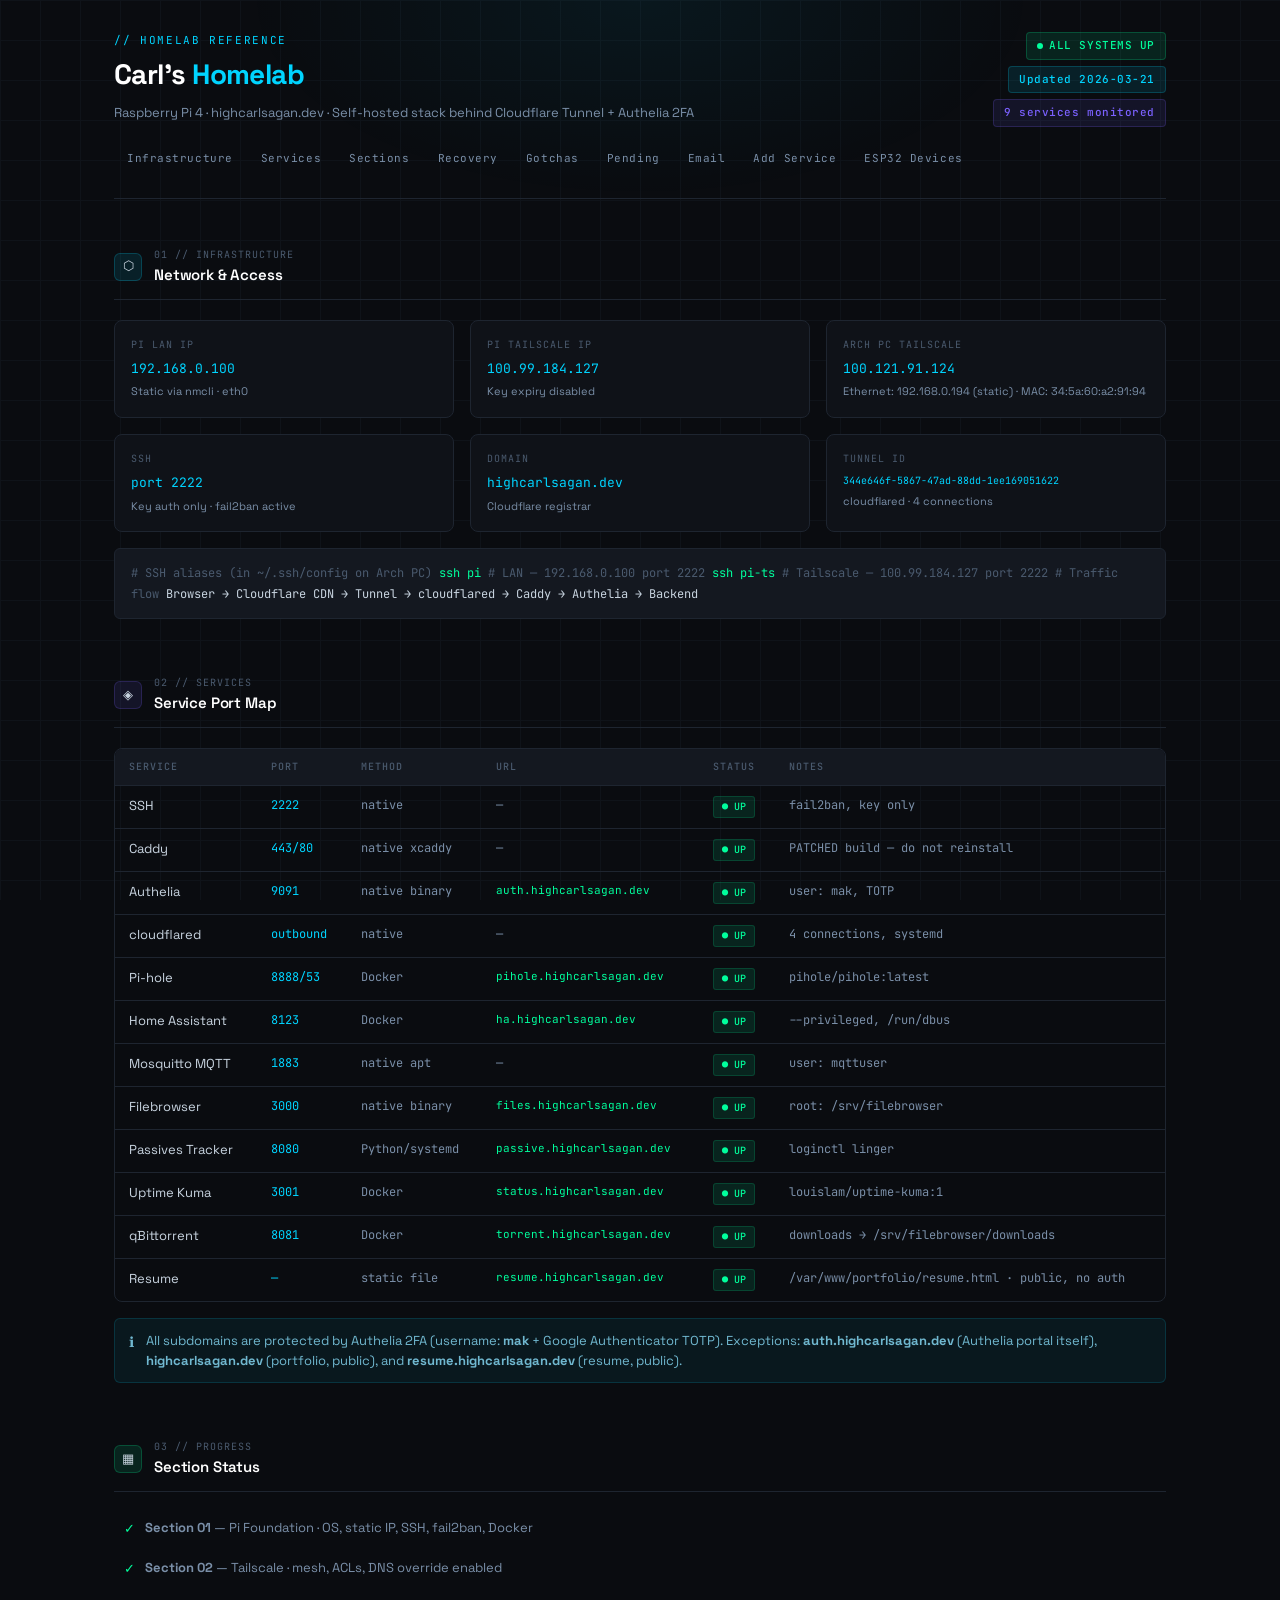
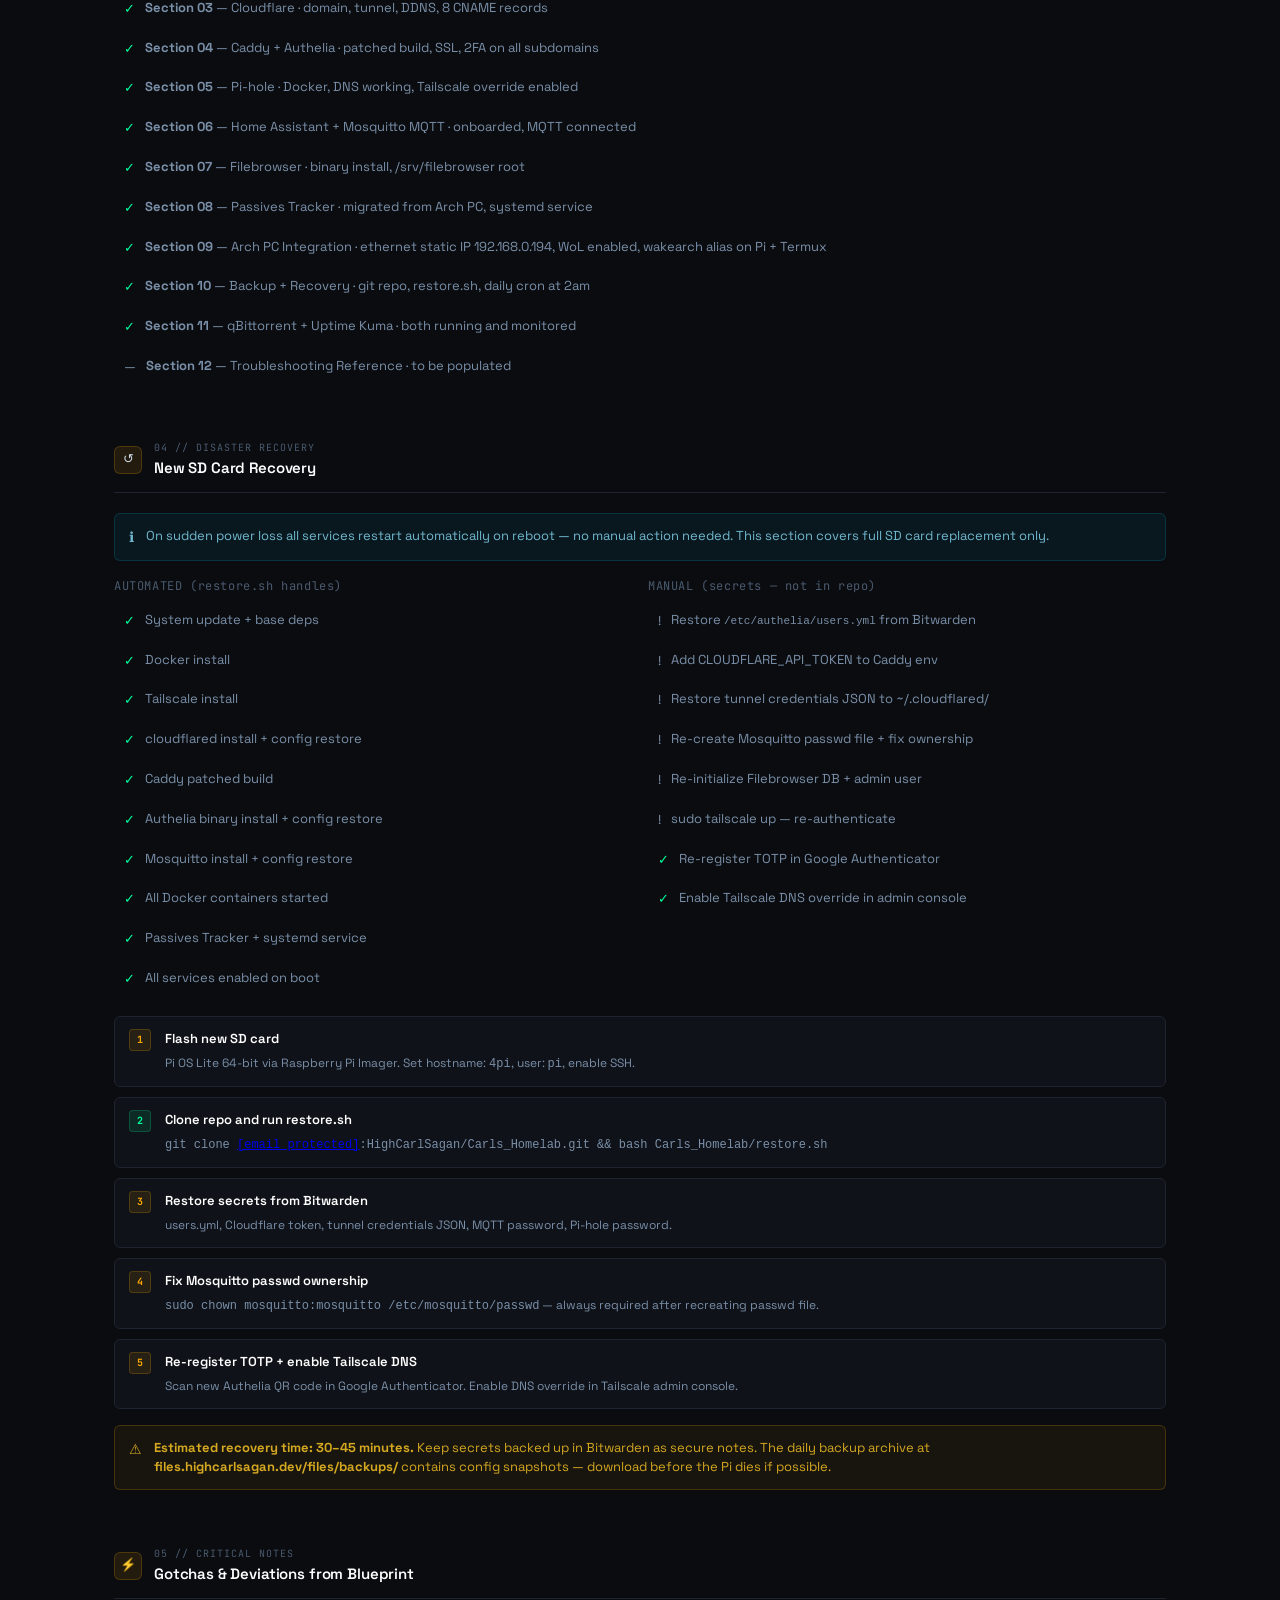
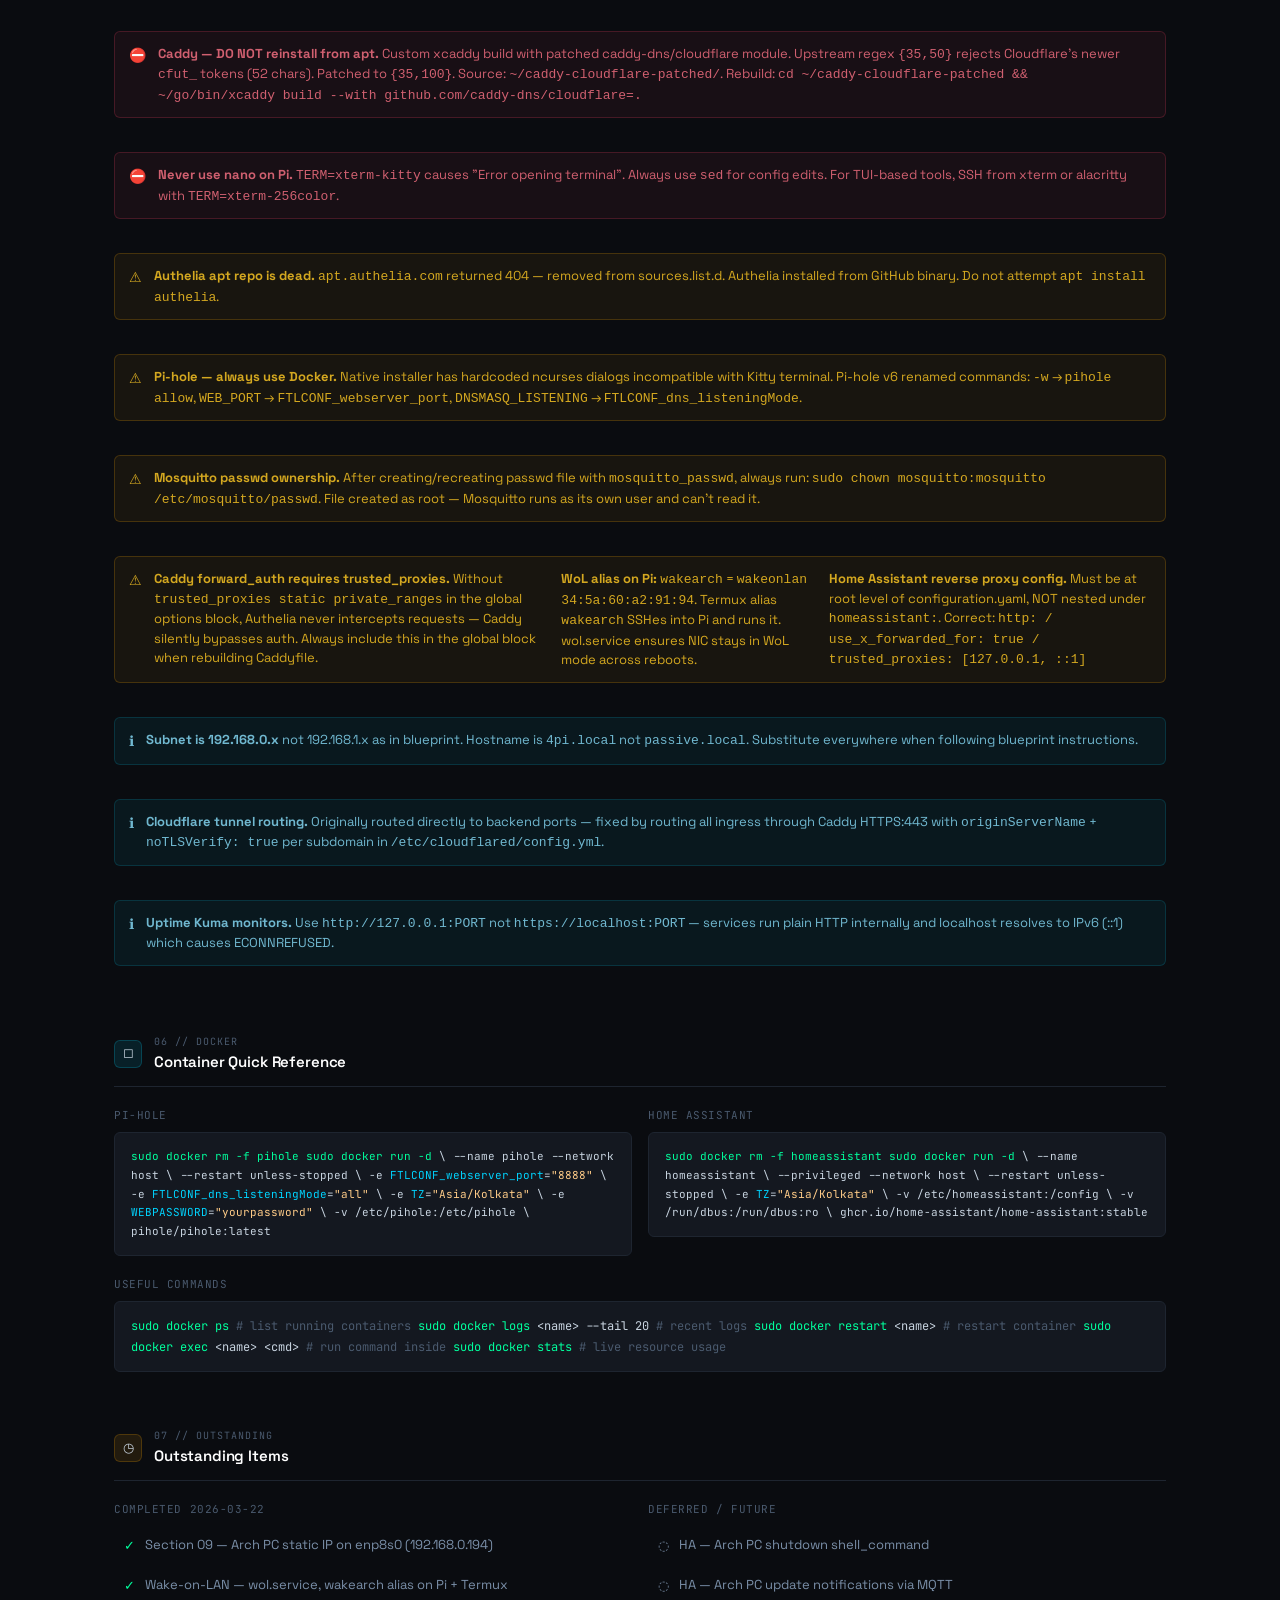
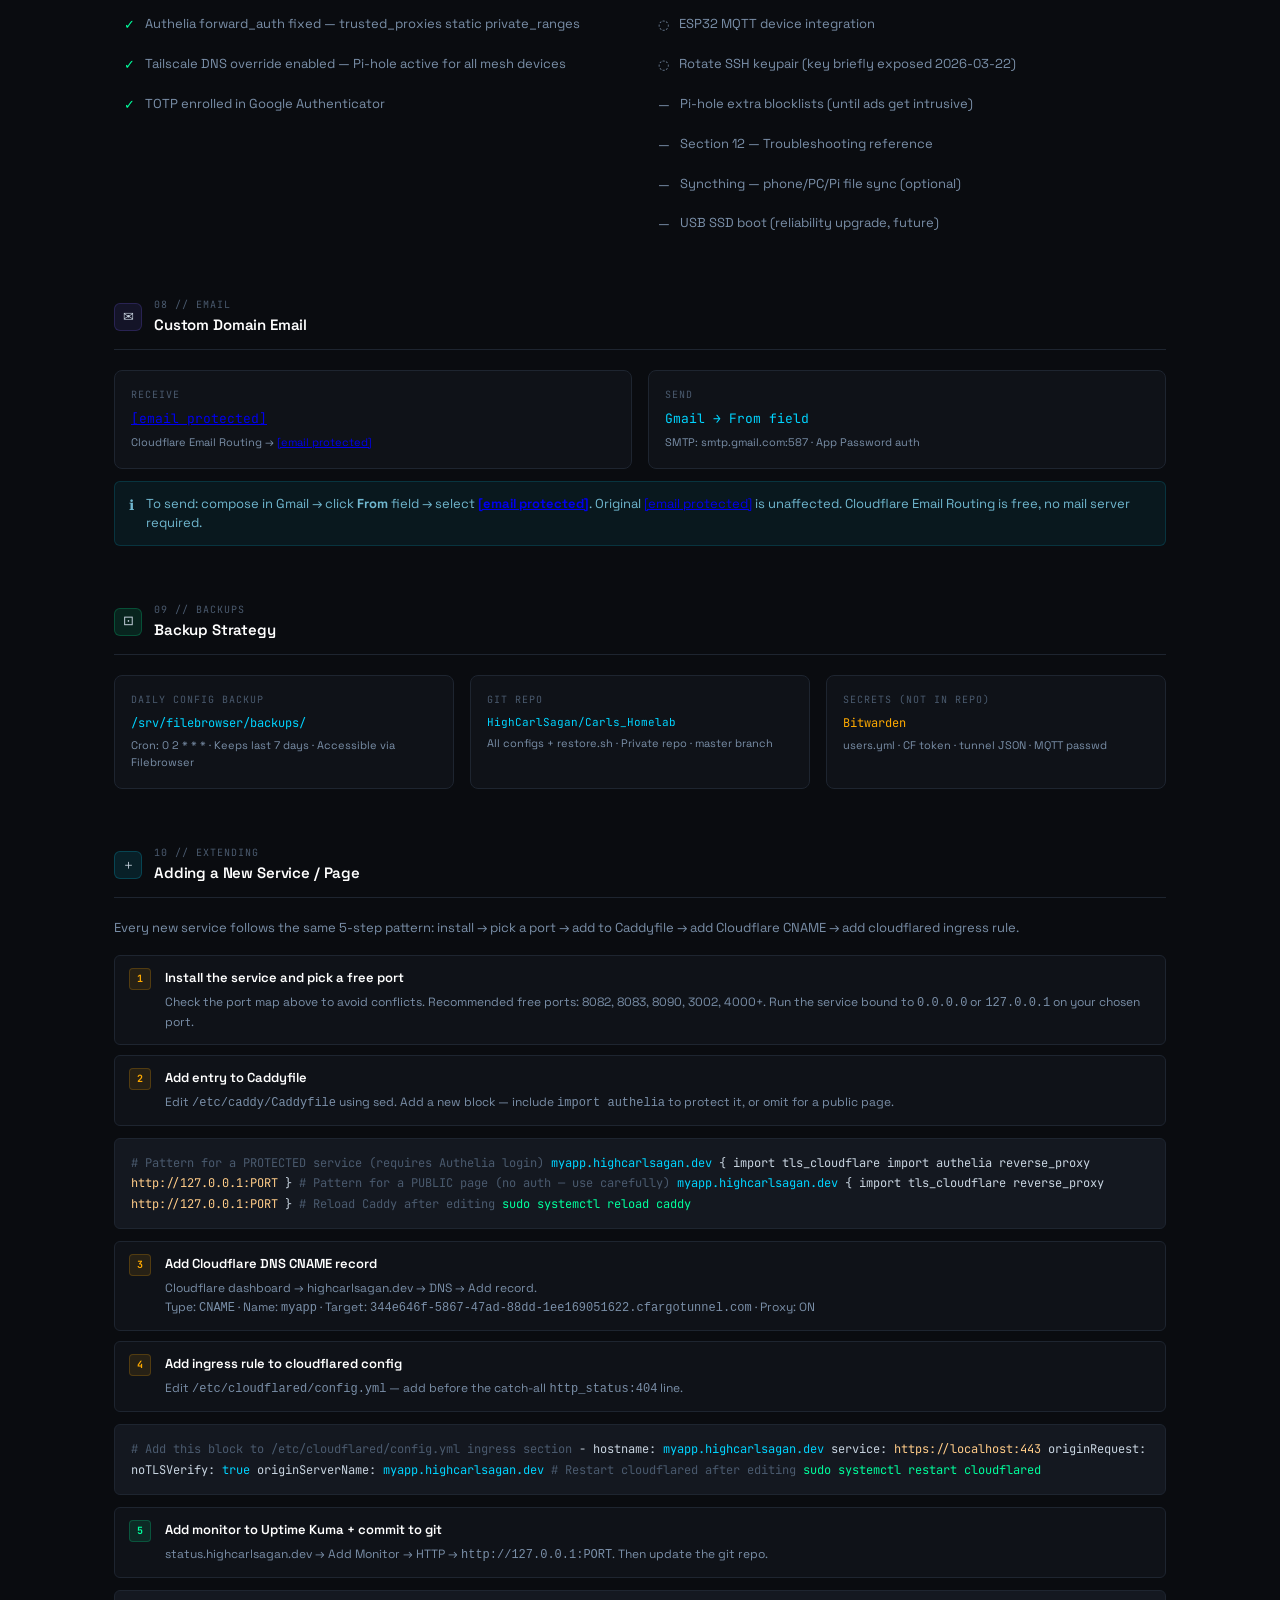
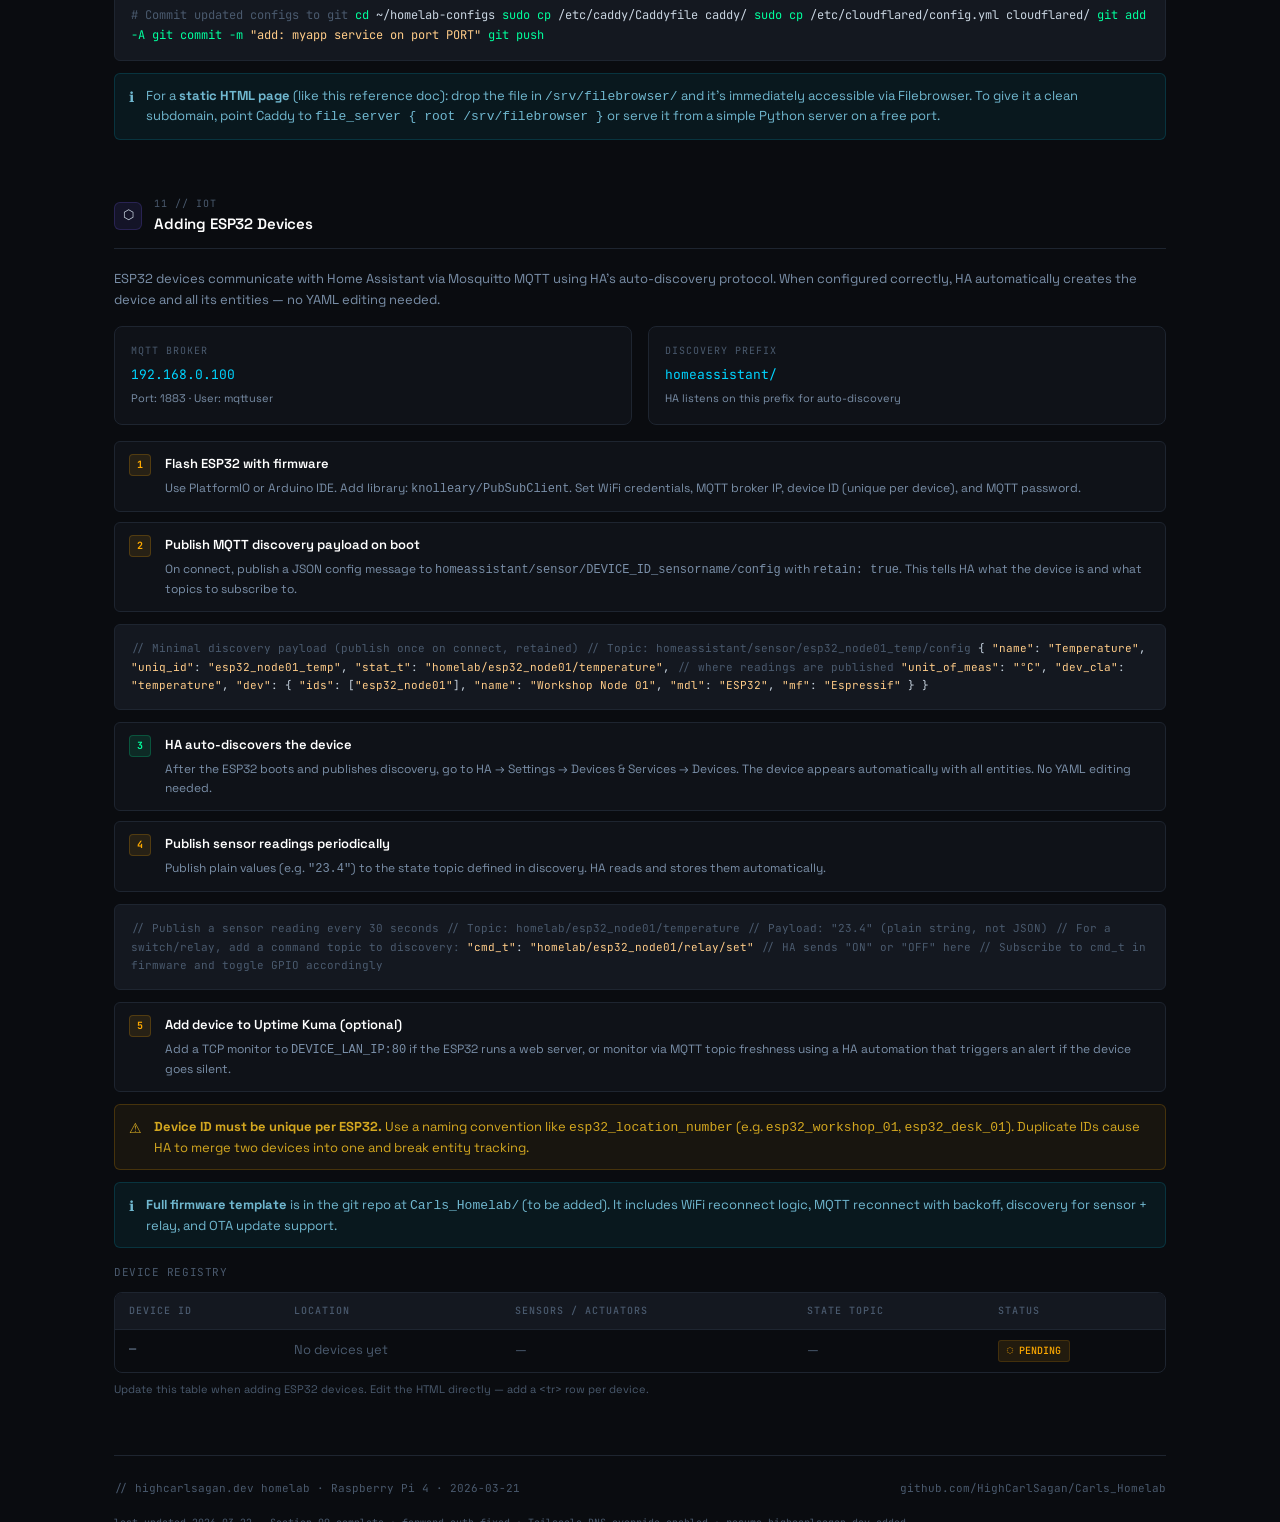
==== commit 770acfeb: "fix: Caddy trusted_proxies for forward_auth + update reference doc 2026-03-22" ====
--- a/homelab_reference.html
+++ b/homelab_reference.html
@@ -562,7 +562,7 @@
       <div class="card">
         <div class="card-label">Arch PC Tailscale</div>
         <div class="card-value">100.121.91.124</div>
-        <div class="card-sub">WiFi: 192.168.0.26</div>
+        <div class="card-sub">Ethernet: 192.168.0.194 (static) · MAC: 34:5a:60:a2:91:94</div>
       </div>
       <div class="card">
         <div class="card-label">SSH</div>
@@ -625,6 +625,7 @@
           <tr><td>Passives Tracker</td><td class="mono">8080</td><td class="mono2">Python/systemd</td><td class="mono3">passive.highcarlsagan.dev</td><td><span class="status status-up">● UP</span></td><td class="mono2">loginctl linger</td></tr>
           <tr><td>Uptime Kuma</td><td class="mono">3001</td><td class="mono2">Docker</td><td class="mono3">status.highcarlsagan.dev</td><td><span class="status status-up">● UP</span></td><td class="mono2">louislam/uptime-kuma:1</td></tr>
           <tr><td>qBittorrent</td><td class="mono">8081</td><td class="mono2">Docker</td><td class="mono3">torrent.highcarlsagan.dev</td><td><span class="status status-up">● UP</span></td><td class="mono2">downloads → /srv/filebrowser/downloads</td></tr>
+          <tr><td>Resume</td><td class="mono">—</td><td class="mono2">static file</td><td class="mono3">resume.highcarlsagan.dev</td><td><span class="status status-up">● UP</span></td><td class="mono2">/var/www/portfolio/resume.html · public, no auth</td></tr>
         </tbody>
       </table>
     </div>
@@ -632,7 +633,7 @@
     <div style="margin-top:16px">
       <div class="alert alert-info">
         <span class="alert-icon">ℹ</span>
-        <span>All subdomains are protected by Authelia 2FA (username: <strong>mak</strong> + Google Authenticator TOTP). The exception is <strong>auth.highcarlsagan.dev</strong> which is the Authelia portal itself.</span>
+        <span>All subdomains are protected by Authelia 2FA (username: <strong>mak</strong> + Google Authenticator TOTP). Exceptions: <strong>auth.highcarlsagan.dev</strong> (Authelia portal itself), <strong>highcarlsagan.dev</strong> (portfolio, public), and <strong>resume.highcarlsagan.dev</strong> (resume, public).</span>
       </div>
     </div>
   </section>
@@ -656,7 +657,7 @@
       <li class="check-done"><span class="check-icon">✓</span><span><strong>Section 06</strong> — Home Assistant + Mosquitto MQTT · onboarded, MQTT connected</span></li>
       <li class="check-done"><span class="check-icon">✓</span><span><strong>Section 07</strong> — Filebrowser · binary install, /srv/filebrowser root</span></li>
       <li class="check-done"><span class="check-icon">✓</span><span><strong>Section 08</strong> — Passives Tracker · migrated from Arch PC, systemd service</span></li>
-      <li class="check-pending"><span class="check-icon">◌</span><span><strong>Section 09</strong> — Arch PC Integration · <em>blocked on ethernet cable (arriving soon)</em></span></li>
+      <li class="check-done"><span class="check-icon">✓</span><span><strong>Section 09</strong> — Arch PC Integration · ethernet static IP 192.168.0.194, WoL enabled, wakearch alias on Pi + Termux</span></li>
       <li class="check-done"><span class="check-icon">✓</span><span><strong>Section 10</strong> — Backup + Recovery · git repo, restore.sh, daily cron at 2am</span></li>
       <li class="check-done"><span class="check-icon">✓</span><span><strong>Section 11</strong> — qBittorrent + Uptime Kuma · both running and monitored</span></li>
       <li class="check-deferred"><span class="check-icon">—</span><span><strong>Section 12</strong> — Troubleshooting Reference · to be populated</span></li>
@@ -703,8 +704,8 @@
           <li class="check-pending"><span class="check-icon">!</span><span>Re-create Mosquitto passwd file + fix ownership</span></li>
           <li class="check-pending"><span class="check-icon">!</span><span>Re-initialize Filebrowser DB + admin user</span></li>
           <li class="check-pending"><span class="check-icon">!</span><span>sudo tailscale up — re-authenticate</span></li>
-          <li class="check-pending"><span class="check-icon">!</span><span>Re-register TOTP in Google Authenticator</span></li>
-          <li class="check-pending"><span class="check-icon">!</span><span>Enable Tailscale DNS override in admin console</span></li>
+          <li class="check-done"><span class="check-icon">✓</span><span>Re-register TOTP in Google Authenticator</span></li>
+          <li class="check-done"><span class="check-icon">✓</span><span>Enable Tailscale DNS override in admin console</span></li>
         </ul>
       </div>
     </div>
@@ -721,7 +722,7 @@
         <div class="step-num">2</div>
         <div class="step-content">
           <div class="step-title">Clone repo and run restore.sh</div>
-          <div class="step-desc"><code>git clone git@github.com:HighCarlSagan/Carls_Homelab.git && bash Carls_Homelab/restore.sh</code></div>
+          <div class="step-desc"><code>git clone <a href="/cdn-cgi/l/email-protection" class="__cf_email__" data-cfemail="23444a5763444a574b56410d404c4e">[email&#160;protected]</a>:HighCarlSagan/Carls_Homelab.git && bash Carls_Homelab/restore.sh</code></div>
         </div>
       </div>
       <div class="step step-manual">
@@ -794,6 +795,8 @@
 
       <div class="alert alert-warn">
         <span class="alert-icon">⚠</span>
+        <div><strong>Caddy forward_auth requires trusted_proxies.</strong> Without <code>trusted_proxies static private_ranges</code> in the global options block, Authelia never intercepts requests — Caddy silently bypasses auth. Always include this in the global block when rebuilding Caddyfile.</div>
+        <div><strong>WoL alias on Pi:</strong> <code>wakearch</code> = <code>wakeonlan 34:5a:60:a2:91:94</code>. Termux alias <code>wakearch</code> SSHes into Pi and runs it. wol.service ensures NIC stays in WoL mode across reboots.</div>
         <div><strong>Home Assistant reverse proxy config.</strong> Must be at root level of configuration.yaml, NOT nested under <code>homeassistant:</code>. Correct: <code>http: / use_x_forwarded_for: true / trusted_proxies: [127.0.0.1, ::1]</code></div>
       </div>
 
@@ -871,27 +874,29 @@
     <div class="section-header">
       <div class="section-icon icon-yellow">◷</div>
       <div>
-        <div class="section-num">07 // PENDING</div>
+        <div class="section-num">07 // OUTSTANDING</div>
         <h2>Outstanding Items</h2>
       </div>
     </div>
 
     <div class="grid2">
       <div>
-        <p style="font-size:11px;color:var(--text3);font-family:var(--mono);letter-spacing:0.05em;margin-bottom:10px">BLOCKED ON ETHERNET CABLE</p>
+        <p style="font-size:11px;color:var(--text3);font-family:var(--mono);letter-spacing:0.05em;margin-bottom:10px">COMPLETED 2026-03-22</p>
         <ul class="checklist">
-          <li class="check-pending"><span class="check-icon">◌</span><span>Section 09 — Arch PC static IP on enp8s0</span></li>
-          <li class="check-pending"><span class="check-icon">◌</span><span>Fallback DNS on Arch PC</span></li>
-          <li class="check-pending"><span class="check-icon">◌</span><span>Wake-on-LAN (BIOS + nmcli + HA switch)</span></li>
-          <li class="check-pending"><span class="check-icon">◌</span><span>HA — Arch PC shutdown shell_command</span></li>
-          <li class="check-pending"><span class="check-icon">◌</span><span>Arch PC configs backed up to git repo</span></li>
+          <li class="check-done"><span class="check-icon">✓</span><span>Section 09 — Arch PC static IP on enp8s0 (192.168.0.194)</span></li>
+          <li class="check-done"><span class="check-icon">✓</span><span>Wake-on-LAN — wol.service, wakearch alias on Pi + Termux</span></li>
+          <li class="check-done"><span class="check-icon">✓</span><span>Authelia forward_auth fixed — trusted_proxies static private_ranges</span></li>
+          <li class="check-done"><span class="check-icon">✓</span><span>Tailscale DNS override enabled — Pi-hole active for all mesh devices</span></li>
+          <li class="check-done"><span class="check-icon">✓</span><span>TOTP enrolled in Google Authenticator</span></li>
         </ul>
       </div>
       <div>
         <p style="font-size:11px;color:var(--text3);font-family:var(--mono);letter-spacing:0.05em;margin-bottom:10px">DEFERRED / FUTURE</p>
         <ul class="checklist">
+          <li class="check-pending"><span class="check-icon">◌</span><span>HA — Arch PC shutdown shell_command</span></li>
           <li class="check-pending"><span class="check-icon">◌</span><span>HA — Arch PC update notifications via MQTT</span></li>
           <li class="check-pending"><span class="check-icon">◌</span><span>ESP32 MQTT device integration</span></li>
+          <li class="check-pending"><span class="check-icon">◌</span><span>Rotate SSH keypair (key briefly exposed 2026-03-22)</span></li>
           <li class="check-deferred"><span class="check-icon">—</span><span>Pi-hole extra blocklists (until ads get intrusive)</span></li>
           <li class="check-deferred"><span class="check-icon">—</span><span>Section 12 — Troubleshooting reference</span></li>
           <li class="check-deferred"><span class="check-icon">—</span><span>Syncthing — phone/PC/Pi file sync (optional)</span></li>
@@ -914,8 +919,8 @@
     <div class="grid2">
       <div class="card">
         <div class="card-label">Receive</div>
-        <div class="card-value">mayank@highcarlsagan.dev</div>
-        <div class="card-sub">Cloudflare Email Routing → mayank2598@gmail.com</div>
+        <div class="card-value"><a href="/cdn-cgi/l/email-protection" class="__cf_email__" data-cfemail="620f031b030c09220a0b050a0103100e110305030c4c060714">[email&#160;protected]</a></div>
+        <div class="card-sub">Cloudflare Email Routing → <a href="/cdn-cgi/l/email-protection" class="__cf_email__" data-cfemail="4c212d352d22277e7975740c2b212d2520622f2321">[email&#160;protected]</a></div>
       </div>
       <div class="card">
         <div class="card-label">Send</div>
@@ -927,7 +932,7 @@
     <div style="margin-top:12px">
       <div class="alert alert-info">
         <span class="alert-icon">ℹ</span>
-        <span>To send: compose in Gmail → click <strong>From</strong> field → select <strong>mayank@highcarlsagan.dev</strong>. Original mayank2598@gmail.com is unaffected. Cloudflare Email Routing is free, no mail server required.</span>
+        <span>To send: compose in Gmail → click <strong>From</strong> field → select <strong><a href="/cdn-cgi/l/email-protection" class="__cf_email__" data-cfemail="9df0fce4fcf3f6ddf5f4faf5fefceff1eefcfafcf3b3f9f8eb">[email&#160;protected]</a></strong>. Original <a href="/cdn-cgi/l/email-protection" class="__cf_email__" data-cfemail="6a070b130b0401585f53522a0d070b030644090507">[email&#160;protected]</a> is unaffected. Cloudflare Email Routing is free, no mail server required.</span>
       </div>
     </div>
   </section>
@@ -1198,41 +1203,14 @@
   <footer>
     <p>// highcarlsagan.dev homelab · Raspberry Pi 4 · 2026-03-21</p>
     <p>github.com/HighCarlSagan/Carls_Homelab</p>
+    <p style="margin-top:6px;font-size:10px;color:var(--text3)">last updated 2026-03-22 — Section 09 complete · forward_auth fixed · Tailscale DNS override enabled · resume.highcarlsagan.dev added</p>
   </footer>
 
 </div>
 
-<script>
+<script data-cfasync="false" src="/cdn-cgi/scripts/5c5dd728/cloudflare-static/email-decode.min.js"></script><script>
   // Copy button functionality
   document.querySelectorAll('.copy-btn').forEach(btn => {
     btn.addEventListener('click', () => {
       const text = btn.dataset.copy;
-      navigator.clipboard.writeText(text).then(() => {
-        btn.textContent = 'copied!';
-        btn.classList.add('copied');
-        setTimeout(() => {
-          btn.textContent = 'copy';
-          btn.classList.remove('copied');
-        }, 2000);
-      });
-    });
-  });
-
-  // Fade in sections on scroll
-  const observer = new IntersectionObserver((entries) => {
-    entries.forEach(entry => {
-      if (entry.isIntersecting) {
-        entry.target.style.opacity = '1';
-        entry.target.style.transform = 'translateY(0)';
-      }
-    });
-  }, { threshold: 0.05 });
-
-  document.querySelectorAll('section').forEach(s => {
-    s.style.transition = 'opacity 0.4s ease, transform 0.4s ease';
-    observer.observe(s);
-  });
-</script>
-
-</body>
-</html>
+      navigator.clipboard.wri
